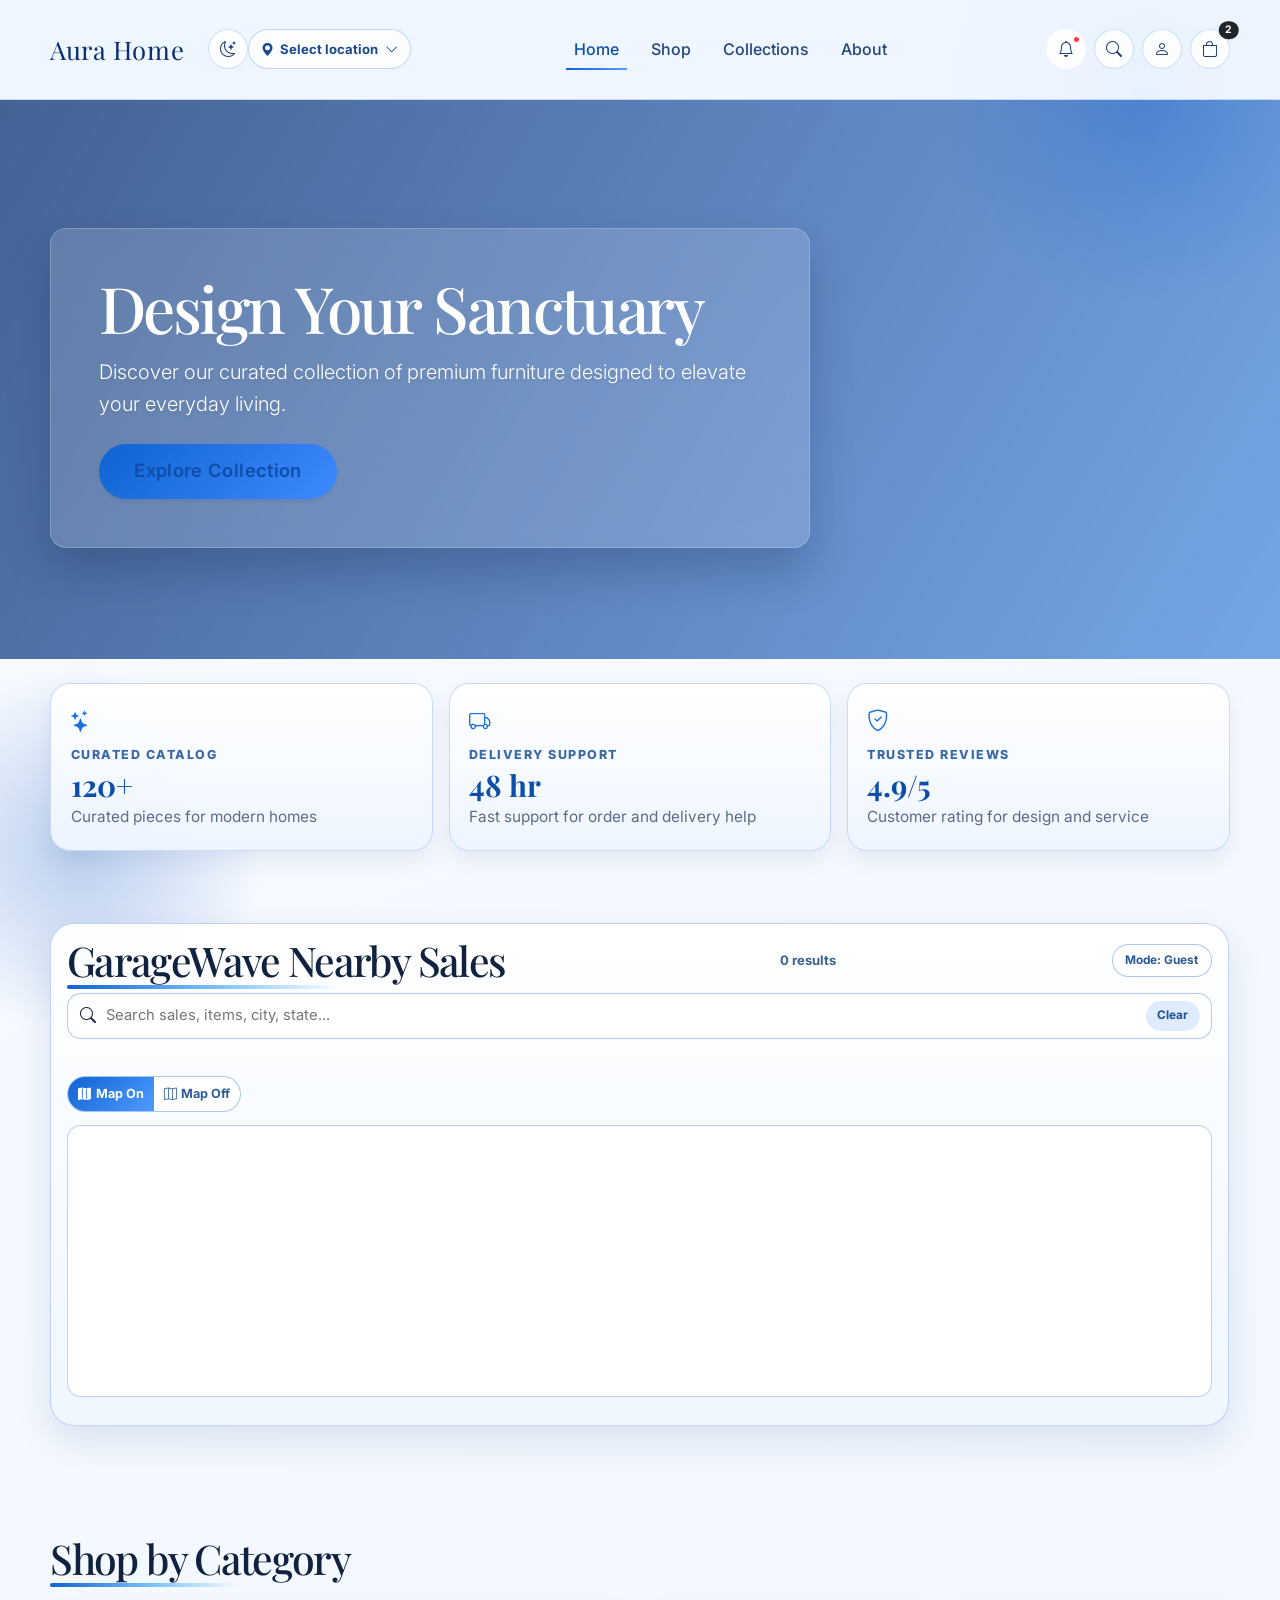
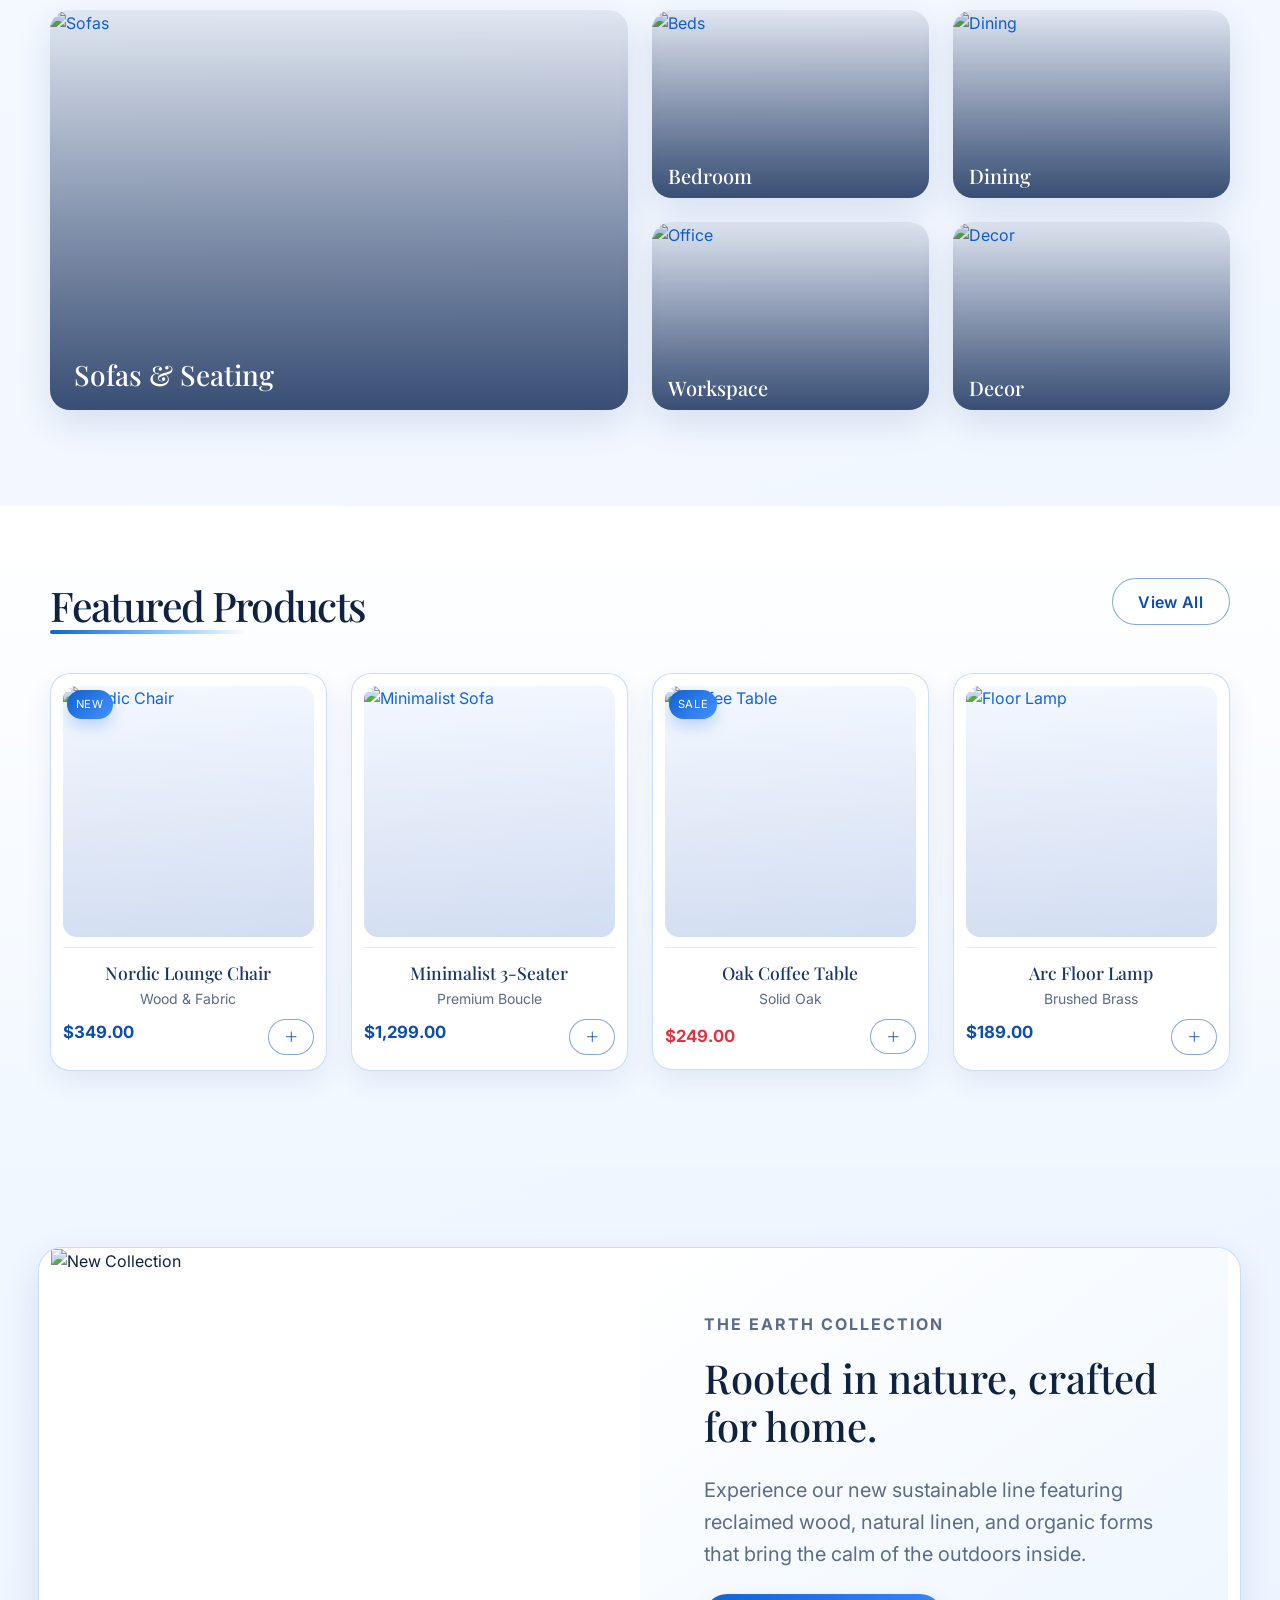
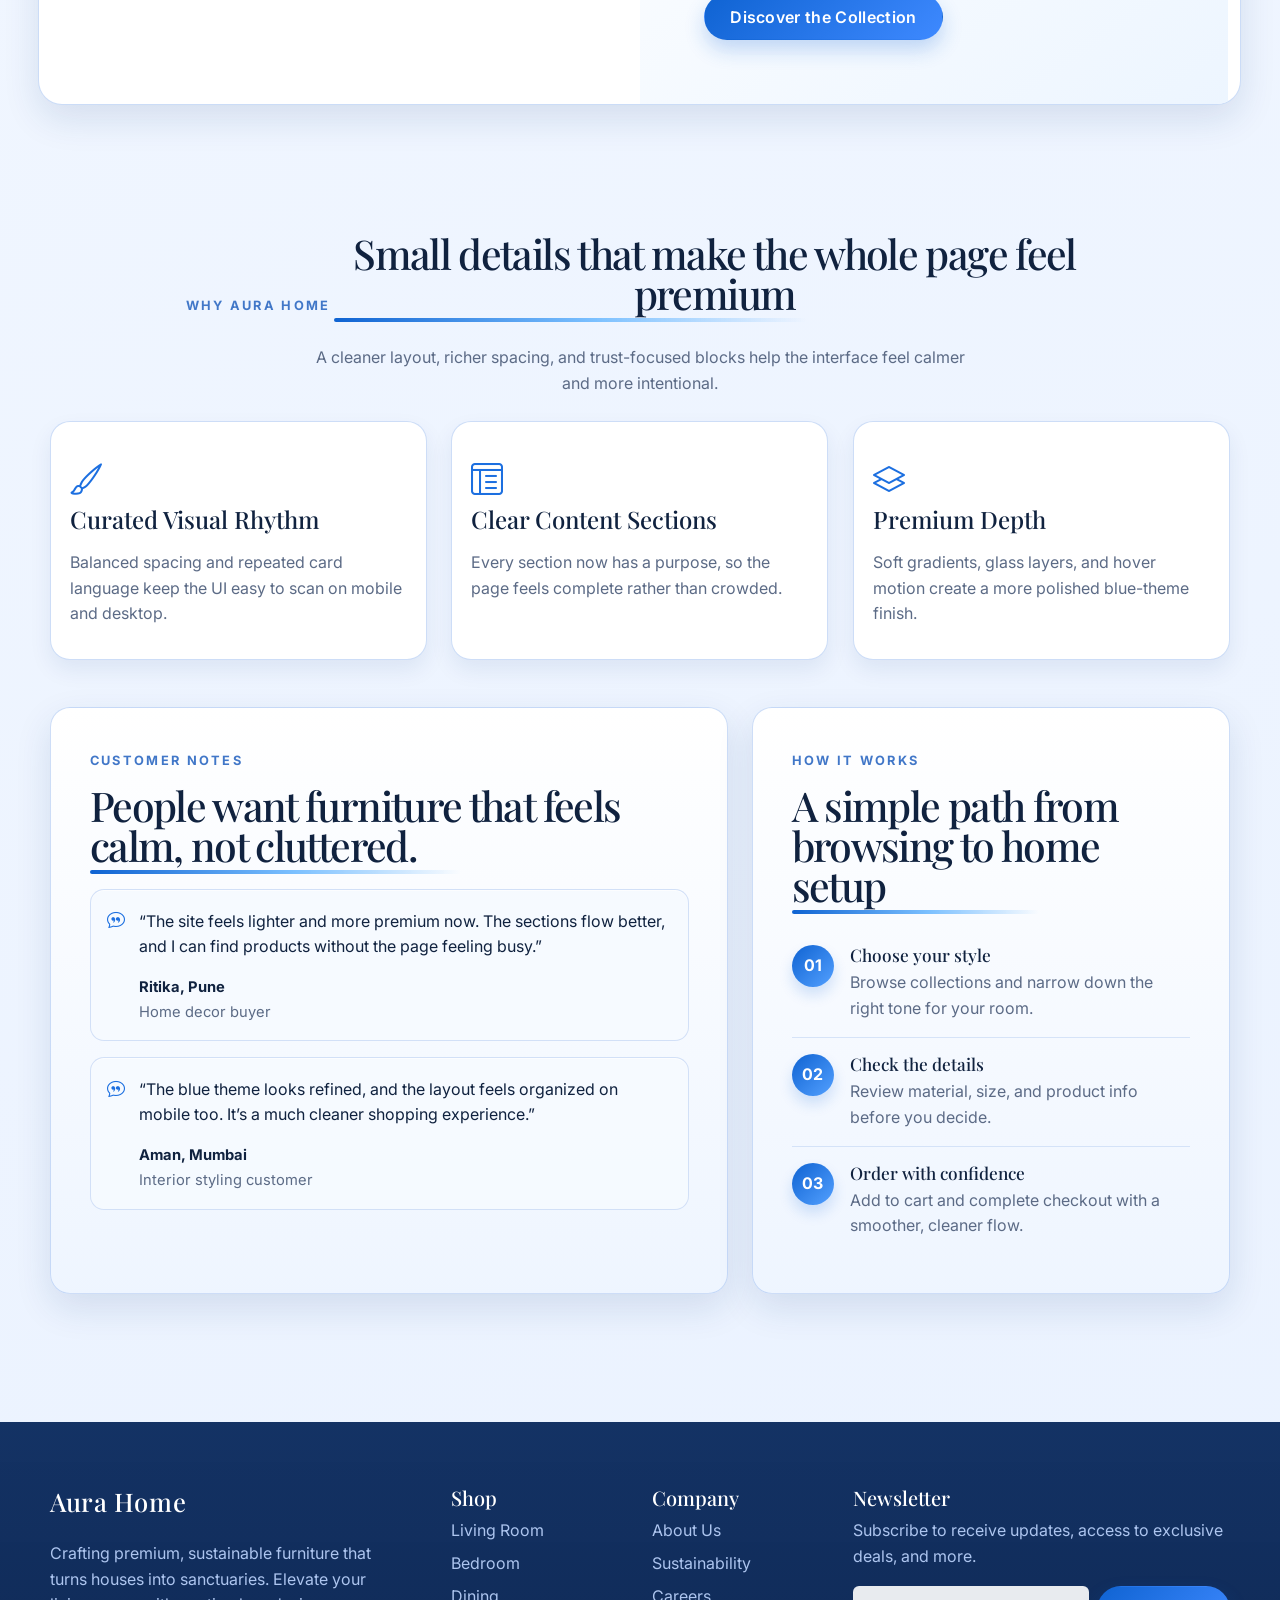
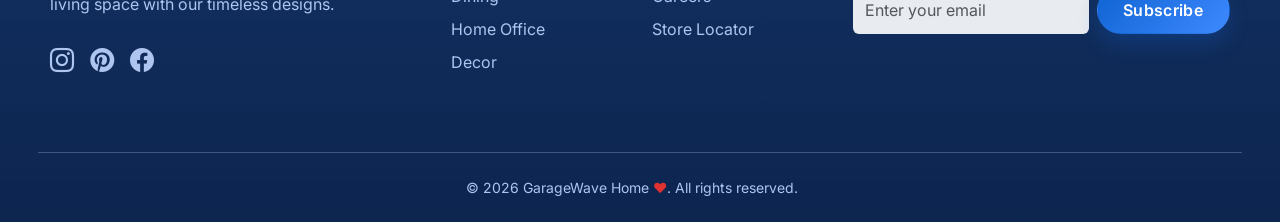
==== index.html @ b8bcffb3 "your message" ====
<!DOCTYPE html>
<html lang="en">

<head>
    <meta charset="UTF-8">
    <meta name="viewport" content="width=device-width, initial-scale=1.0">
    <title>Aura Home | Premium Furniture</title>
    <link rel="preconnect" href="https://fonts.googleapis.com">
    <link rel="preconnect" href="https://fonts.gstatic.com" crossorigin>
    <link
        href="https://fonts.googleapis.com/css2?family=Inter:wght@300;400;500;600&family=Playfair+Display:wght@500;600;700&display=swap"
        rel="stylesheet">
    <link href="https://cdn.jsdelivr.net/npm/bootstrap@5.3.2/dist/css/bootstrap.min.css" rel="stylesheet">
    <link rel="stylesheet" href="https://cdn.jsdelivr.net/npm/bootstrap-icons@1.11.1/font/bootstrap-icons.css">
    <link href="https://unpkg.com/aos@2.3.1/dist/aos.css" rel="stylesheet">
    <link rel="stylesheet" href="https://unpkg.com/leaflet@1.9.4/dist/leaflet.css">
    <link rel="stylesheet" href="css/style.css">
</head>

<body>

    <nav class="navbar navbar-expand-lg sticky-top">
        <div class="container">
            <a class="navbar-brand" href="index.html">Aura Home</a>
            <button class="navbar-toggler border-0" type="button" data-bs-toggle="collapse" data-bs-target="#navbarNav">
                <i class="bi bi-list fs-2"></i>
            </button>
            <div class="collapse navbar-collapse" id="navbarNav">
                <ul class="navbar-nav mx-auto">
                    <li class="nav-item"><a class="nav-link active" href="index.html">Home</a></li>
                    <li class="nav-item"><a class="nav-link" href="shop.html">Shop</a></li>
                    <li class="nav-item"><a class="nav-link" href="collections.html">Collections</a></li>
                    <li class="nav-item"><a class="nav-link" href="about.html">About</a></li>
                </ul>
                <div class="d-flex align-items-center mt-3 mt-lg-0">
                    <a href="#" class="nav-icon"><i class="bi bi-search"></i></a>
                    <a href="profile.html" class="nav-icon"><i class="bi bi-person"></i></a>
                    <a href="cart.html" class="nav-icon position-relative">
                        <i class="bi bi-bag"></i>
                        <span class="position-absolute top-0 start-100 translate-middle badge rounded-pill bg-dark"
                            style="font-size: 0.65rem;">2</span>
                    </a>
                </div>
            </div>
        </div>
    </nav>

    <section class="hero-section">
        <div class="container">
            <div class="hero-content glass p-5 rounded-4"
                style="background: rgba(255,255,255,0.15); border: 1px solid rgba(255,255,255,0.2);">
                <h1>Design Your Sanctuary</h1>
                <p class="lead mb-4 fs-5" style="text-shadow: 0 2px 4px rgba(0,0,0,0.1);">Discover our curated
                    collection of premium furniture designed to elevate your everyday living.</p>
                <a href="shop.html" class="btn btn-primary btn-lg border-0 bg-white text-dark shadow-sm">Explore
                    Collection</a>
            </div>
        </div>
    </section>

    <section class="container py-4">
        <div class="home-stat-strip">
            <div class="home-stat-card" data-aos="fade-up" data-aos-delay="100">
                <i class="bi bi-stars"></i>
                <p class="home-stat-name">Curated Catalog</p>
                <strong>120+</strong>
                <span>Curated pieces for modern homes</span>
            </div>
            <div class="home-stat-card" data-aos="fade-up" data-aos-delay="200">
                <i class="bi bi-truck"></i>
                <p class="home-stat-name">Delivery Support</p>
                <strong>48 hr</strong>
                <span>Fast support for order and delivery help</span>
            </div>
            <div class="home-stat-card" data-aos="fade-up" data-aos-delay="300">
                <i class="bi bi-shield-check"></i>
                <p class="home-stat-name">Trusted Reviews</p>
                <strong>4.9/5</strong>
                <span>Customer rating for design and service</span>
            </div>
        </div>
    </section>

    <section class="container py-5">
        <div class="gw-module">
            <div class="gw-module-head">
                <h2 class="section-title mb-0">GarageWave Nearby Sales</h2>
                <span id="gw-results-count" class="gw-results-count">0 results</span>
            </div>

            <div class="gw-search-wrap">
                <i class="bi bi-search"></i>
                <input id="gw-global-search" type="text" placeholder="Search sales, items, city, state...">
                <button id="gw-clear-search" type="button" aria-label="Clear search">Clear</button>
            </div>

            <div class="gw-chips-wrap" id="gw-category-chips"></div>
            <div class="gw-chips-wrap" id="gw-status-chips"></div>

            <div class="gw-map-toggle" role="tablist" aria-label="Map toggle">
                <button type="button" class="gw-toggle-btn active" id="gw-toggle-map-on"><i
                        class="bi bi-map-fill"></i><span>Map On</span></button>
                <button type="button" class="gw-toggle-btn" id="gw-toggle-map-off"><i class="bi bi-map"></i><span>Map
                        Off</span></button>
            </div>

            <section id="gw-map-section" class="gw-map-section">
                <div id="gw-map-loader" class="gw-map-loader gw-hidden">Refreshing map pins...</div>
                <div id="gw-map-empty-state" class="gw-map-empty gw-hidden">No nearby sales for this area.</div>
                <div id="gw-sales-map" class="gw-sales-map" aria-label="Nearby sales map"></div>
            </section>

            <div id="gw-sales-list" class="gw-sales-list" aria-live="polite"></div>
            <div id="gw-list-empty-state" class="gw-list-empty gw-hidden">No sales found. Try changing location,
                filters, or search.</div>
        </div>
    </section>

    <section class="container py-5 mt-3">
        <h2 class="section-title">Shop by Category</h2>
        <div class="row">
            <div class="col-md-6 mb-4">
                <a href="shop.html" class="category-card d-block" style="height: 400px;">
                    <img src="https://images.unsplash.com/photo-1555041469-a586c61ea9bc?ixlib=rb-4.0.3&auto=format&fit=crop&w=1000&q=80"
                        alt="Sofas">
                    <div class="overlay">
                        <h3>Sofas & Seating</h3>
                    </div>
                </a>
            </div>
            <div class="col-md-6 mb-4">
                <div class="row">
                    <div class="col-sm-6 mb-4">
                        <a href="shop.html" class="category-card d-block" style="height: 188px;">
                            <img src="https://images.unsplash.com/photo-1505693314120-0d443867891c?ixlib=rb-4.0.3&auto=format&fit=crop&w=600&q=80"
                                alt="Beds">
                            <div class="overlay p-3">
                                <h3 class="fs-5">Bedroom</h3>
                            </div>
                        </a>
                    </div>
                    <div class="col-sm-6 mb-4">
                        <a href="shop.html" class="category-card d-block" style="height: 188px;">
                            <img src="https://images.unsplash.com/photo-1616486338812-3dadae4b4ace?ixlib=rb-4.0.3&auto=format&fit=crop&w=600&q=80"
                                alt="Dining">
                            <div class="overlay p-3">
                                <h3 class="fs-5">Dining</h3>
                            </div>
                        </a>
                    </div>
                    <div class="col-sm-6 mb-4">
                        <a href="shop.html" class="category-card d-block" style="height: 188px; margin-bottom: 0;">
                            <img src="https://images.unsplash.com/photo-1518455027359-f3f8164ba6bd?ixlib=rb-4.0.3&auto=format&fit=crop&w=600&q=80"
                                alt="Office">
                            <div class="overlay p-3">
                                <h3 class="fs-5">Workspace</h3>
                            </div>
                        </a>
                    </div>
                    <div class="col-sm-6 mb-4">
                        <a href="shop.html" class="category-card d-block" style="height: 188px; margin-bottom: 0;">
                            <img src="https://images.unsplash.com/photo-1513694203232-719a280e022f?ixlib=rb-4.0.3&auto=format&fit=crop&w=600&q=80"
                                alt="Decor">
                            <div class="overlay p-3">
                                <h3 class="fs-5">Decor</h3>
                            </div>
                        </a>
                    </div>
                </div>
            </div>
        </div>
    </section>

    <section class="bg-light-accent py-5">
        <div class="container py-4">
            <div class="d-flex justify-content-between align-items-end mb-5">
                <h2 class="section-title mb-0">Featured Products</h2>
                <a href="shop.html" class="btn btn-outline d-none d-md-inline-block">View All</a>
            </div>
            <div class="row">
                <div class="col-md-3 col-sm-6 mb-4">
                    <div class="card product-card">
                        <span class="card-badge">New</span>
                        <div class="img-wrapper">
                            <a href="product.html"><img
                                    src="https://images.unsplash.com/photo-1567016432779-094069958ea5?ixlib=rb-4.0.3&auto=format&fit=crop&w=600&q=80"
                                    class="card-img-top" alt="Nordic Chair"></a>
                        </div>
                        <div class="card-body px-0">
                            <h5 class="product-title"><a href="product.html">Nordic Lounge Chair</a></h5>
                            <p class="text-muted small mb-2">Wood & Fabric</p>
                            <div class="d-flex justify-content-between align-items-center">
                                <span class="product-price">$349.00</span>
                                <button class="btn btn-sm btn-outline-dark rounded-pill"><i
                                        class="bi bi-plus-lg"></i></button>
                            </div>
                        </div>
                    </div>
                </div>
                <div class="col-md-3 col-sm-6 mb-4">
                    <div class="card product-card">
                        <div class="img-wrapper">
                            <a href="product.html"><img
                                    src="https://images.unsplash.com/photo-1592078615290-033ee584e267?ixlib=rb-4.0.3&auto=format&fit=crop&w=600&q=80"
                                    class="card-img-top" alt="Minimalist Sofa"></a>
                        </div>
                        <div class="card-body px-0">
                            <h5 class="product-title"><a href="product.html">Minimalist 3-Seater</a></h5>
                            <p class="text-muted small mb-2">Premium Boucle</p>
                            <div class="d-flex justify-content-between align-items-center">
                                <span class="product-price">$1,299.00</span>
                                <button class="btn btn-sm btn-outline-dark rounded-pill"><i
                                        class="bi bi-plus-lg"></i></button>
                            </div>
                        </div>
                    </div>
                </div>
                <div class="col-md-3 col-sm-6 mb-4">
                    <div class="card product-card">
                        <span class="card-badge bg-dark text-white">Sale</span>
                        <div class="img-wrapper">
                            <a href="product.html"><img
                                    src="https://images.unsplash.com/photo-1532372576444-eea15c1202f5?ixlib=rb-4.0.3&auto=format&fit=crop&w=600&q=80"
                                    class="card-img-top" alt="Coffee Table"></a>
                        </div>
                        <div class="card-body px-0">
                            <h5 class="product-title"><a href="product.html">Oak Coffee Table</a></h5>
                            <p class="text-muted small mb-2">Solid Oak</p>
                            <div class="d-flex justify-content-between align-items-center">
                                <div>
                                    <span class="product-price text-danger me-2">$249.00</span>
                                </div>
                                <button class="btn btn-sm btn-outline-dark rounded-pill"><i
                                        class="bi bi-plus-lg"></i></button>
                            </div>
                        </div>
                    </div>
                </div>
                <div class="col-md-3 col-sm-6 mb-4">
                    <div class="card product-card">
                        <div class="img-wrapper">
                            <a href="product.html"><img
                                    src="https://images.unsplash.com/photo-1544457070-4cd773b4d71e?ixlib=rb-4.0.3&auto=format&fit=crop&w=600&q=80"
                                    class="card-img-top" alt="Floor Lamp"></a>
                        </div>
                        <div class="card-body px-0">
                            <h5 class="product-title"><a href="product.html">Arc Floor Lamp</a></h5>
                            <p class="text-muted small mb-2">Brushed Brass</p>
                            <div class="d-flex justify-content-between align-items-center">
                                <span class="product-price">$189.00</span>
                                <button class="btn btn-sm btn-outline-dark rounded-pill"><i
                                        class="bi bi-plus-lg"></i></button>
                            </div>
                        </div>
                    </div>
                </div>
            </div>
            <div class="text-center mt-4 d-md-none">
                <a href="shop.html" class="btn btn-outline">View All Products</a>
            </div>
        </div>
    </section>

    <section class="container split-banner">
        <div class="row g-0">
            <div class="col-lg-6">
                <div class="img-wrapper">
                    <img src="https://images.unsplash.com/photo-1556228453-efd6c1ff04f6?ixlib=rb-4.0.3&auto=format&fit=crop&w=1200&q=80"
                        alt="New Collection">
                </div>
            </div>
            <div class="col-lg-6">
                <div class="split-content">
                    <span class="text-uppercase tracking-widest text-muted fw-bold mb-3 d-block"
                        style="letter-spacing: 2px;">The Earth Collection</span>
                    <h2 class="mb-4" style="font-size: 2.5rem;">Rooted in nature, crafted for home.</h2>
                    <p class="text-muted mb-4 fs-5">Experience our new sustainable line featuring reclaimed wood,
                        natural linen, and organic forms that bring the calm of the outdoors inside.</p>
                    <div>
                        <a href="shop.html" class="btn btn-primary">Discover the Collection</a>
                    </div>
                </div>
            </div>
        </div>
    </section>

    <section class="container py-5">
        <div class="section-intro text-center mb-4" data-aos="fade-up">
            <span class="section-kicker">Why Aura Home</span>
            <h2 class="section-title mx-auto">Small details that make the whole page feel premium</h2>
            <p class="text-muted mx-auto mb-0" style="max-width: 680px;">A cleaner layout, richer spacing, and
                trust-focused blocks help the interface feel calmer and more intentional.</p>
        </div>

        <div class="row g-4">
            <div class="col-lg-4 col-md-6" data-aos="fade-up" data-aos-delay="100">
                <div class="value-card">
                    <i class="bi bi-brush value-icon"></i>
                    <h4 class="mb-3">Curated Visual Rhythm</h4>
                    <p class="text-muted mb-0">Balanced spacing and repeated card language keep the UI easy to scan on
                        mobile and desktop.</p>
                </div>
            </div>
            <div class="col-lg-4 col-md-6" data-aos="fade-up" data-aos-delay="200">
                <div class="value-card">
                    <i class="bi bi-layout-text-window-reverse value-icon"></i>
                    <h4 class="mb-3">Clear Content Sections</h4>
                    <p class="text-muted mb-0">Every section now has a purpose, so the page feels complete rather than
                        crowded.
                    </p>
                </div>
            </div>
            <div class="col-lg-4 col-md-6" data-aos="fade-up" data-aos-delay="300">
                <div class="value-card">
                    <i class="bi bi-layers value-icon"></i>
                    <h4 class="mb-3">Premium Depth</h4>
                    <p class="text-muted mb-0">Soft gradients, glass layers, and hover motion create a more polished
                        blue-theme finish.</p>
                </div>
            </div>
        </div>
    </section>

    <section class="container pb-5">
        <div class="row g-4 align-items-stretch">
            <div class="col-lg-7" data-aos="fade-right">
                <div class="testimonial-panel h-100">
                    <span class="section-kicker">Customer Notes</span>
                    <h2 class="section-title mb-4">People want furniture that feels calm, not cluttered.</h2>
                    <div class="testimonial-card">
                        <i class="bi bi-chat-quote quote-icon"></i>
                        <p class="mb-3">“The site feels lighter and more premium now. The sections flow better, and I
                            can find products without the page feeling busy.”</p>
                        <div class="testimonial-meta">
                            <strong>Ritika, Pune</strong>
                            <span>Home decor buyer</span>
                        </div>
                    </div>
                    <div class="testimonial-card mt-3">
                        <i class="bi bi-chat-quote quote-icon"></i>
                        <p class="mb-3">“The blue theme looks refined, and the layout feels organized on mobile too.
                            It’s a much cleaner shopping experience.”</p>
                        <div class="testimonial-meta">
                            <strong>Aman, Mumbai</strong>
                            <span>Interior styling customer</span>
                        </div>
                    </div>
                </div>
            </div>
            <div class="col-lg-5" data-aos="fade-left">
                <div class="process-panel h-100">
                    <span class="section-kicker">How It Works</span>
                    <h2 class="section-title mb-4">A simple path from browsing to home setup</h2>
                    <div class="process-item">
                        <span>01</span>
                        <div>
                            <h5>Choose your style</h5>
                            <p class="mb-0 text-muted">Browse collections and narrow down the right tone for your room.
                            </p>
                        </div>
                    </div>
                    <div class="process-item">
                        <span>02</span>
                        <div>
                            <h5>Check the details</h5>
                            <p class="mb-0 text-muted">Review material, size, and product info before you decide.</p>
                        </div>
                    </div>
                    <div class="process-item mb-0">
                        <span>03</span>
                        <div>
                            <h5>Order with confidence</h5>
                            <p class="mb-0 text-muted">Add to cart and complete checkout with a smoother, cleaner flow.
                            </p>
                        </div>
                    </div>
                </div>
            </div>
        </div>
    </section>

    <footer>
        <div class="container">
            <div class="row g-4">
                <div class="col-lg-4 col-md-6 mb-4">
                    <h3 class="navbar-brand mb-4 d-block">Aura Home</h3>
                    <p class="text-muted pe-lg-4">Crafting premium, sustainable furniture that turns houses into
                        sanctuaries. Elevate your living space with our timeless designs.</p>
                    <div class="d-flex gap-3 mt-4">
                        <a href="#" class="text-muted fs-4"><i class="bi bi-instagram"></i></a>
                        <a href="#" class="text-muted fs-4"><i class="bi bi-pinterest"></i></a>
                        <a href="#" class="text-muted fs-4"><i class="bi bi-facebook"></i></a>
                    </div>
                </div>
                <div class="col-lg-2 col-md-6 mb-4">
                    <h5 class="footer-title">Shop</h5>
                    <div class="footer-links">
                        <a href="#">Living Room</a>
                        <a href="#">Bedroom</a>
                        <a href="#">Dining</a>
                        <a href="#">Home Office</a>
                        <a href="#">Decor</a>
                    </div>
                </div>
                <div class="col-lg-2 col-md-6 mb-4">
                    <h5 class="footer-title">Company</h5>
                    <div class="footer-links">
                        <a href="about.html">About Us</a>
                        <a href="#">Sustainability</a>
                        <a href="#">Careers</a>
                        <a href="#">Store Locator</a>
                    </div>
                </div>
                <div class="col-lg-4 col-md-6 mb-4">
                    <h5 class="footer-title">Newsletter</h5>
                    <p class="text-muted">Subscribe to receive updates, access to exclusive deals, and more.</p>
                    <form class="d-flex mt-3">
                        <input type="email" class="form-control me-2 bg-light border-0" placeholder="Enter your email"
                            style="padding: 0.75rem;">
                        <button type="submit" class="btn btn-primary">Subscribe</button>
                    </form>
                </div>
            </div>
            <div class="row mt-5 pt-4 border-top">
                <div class="col-12 text-center">
                    <div class="d-flex flex-wrap justify-content-center align-items-center gap-3">
                        <p class="text-muted small mb-0">&copy; 2026 GarageWave Home <span
                                style="color: #e03131;">&#10084;</span>. All rights reserved.</p>
                        <div class="footer-links d-inline-flex gap-3 mb-0">

                        </div>
                    </div>
                </div>
            </div>
        </div>
    </footer>

    <div id="gw-sheet-backdrop" class="gw-sheet-backdrop gw-hidden"></div>
    <section id="gw-location-sheet" class="gw-location-sheet" aria-label="Location Picker" aria-hidden="true">
        <div class="gw-sheet-handle"></div>
        <h2>Choose Browsing Location</h2>
        <button id="gw-use-current-location" type="button" class="gw-use-current-btn">
            <i class="bi bi-crosshair"></i>
            Use Current Location
        </button>
        <div class="gw-sheet-search">
            <i class="bi bi-search"></i>
            <input id="gw-location-search-input" type="text" placeholder="Search city, state...">
        </div>
        <div id="gw-location-search-state" class="gw-location-search-state">Type 3+ characters to search locations.
        </div>
        <ul id="gw-location-suggestions" class="gw-location-suggestions"></ul>
    </section>
    <div id="gw-toast" class="gw-toast gw-hidden" role="status" aria-live="polite"></div>

    <script src="https://cdn.jsdelivr.net/npm/bootstrap@5.3.2/dist/js/bootstrap.bundle.min.js"></script>
    <script src="https://unpkg.com/aos@2.3.1/dist/aos.js"></script>
    <script src="https://unpkg.com/leaflet@1.9.4/dist/leaflet.js"></script>
    <script src="js/script.js"></script>
</body>

</html>
---- css/style.css ----
:root {
    --font-body: "Inter", "Segoe UI", sans-serif;
    --font-heading: "Playfair Display", Georgia, serif;
    --color-bg: #eef5ff;
    --color-bg-alt: #e3edff;
    --color-surface: #ffffff;
    --color-surface-soft: #f5f9ff;
    --color-text-main: #10223f;
    --color-text-muted: #5c6b86;
    --color-primary: #1366d6;
    --color-primary-strong: #0b4dab;
    --color-primary-soft: #dce9ff;
    --color-border: #c7d9ff;
    --color-success: #1f9d73;
    --shadow-soft: 0 14px 36px rgba(18, 54, 113, 0.12);
    --shadow-mid: 0 18px 40px rgba(12, 45, 103, 0.2);
    --radius-lg: 20px;
    --radius-md: 14px;
    --radius-sm: 10px;
    --transition: 0.3s ease
}

* {
    box-sizing: border-box
}

html,body {
    min-height: 100%
}

body {
    font-family: var(--font-body);
    color: var(--color-text-main);
    background: linear-gradient(160deg,#f8fbff 0,#eaf2ff 45%,#dde9ff 100%);
    background-size: 180% 180%;
    animation: bgShift 18s ease-in-out infinite;
    line-height: 1.6;
    overflow-x: hidden
}

body::before,body::after {
    content: "";
    position: fixed;
    z-index: -1;
    border-radius: 50%;
    filter: blur(2px);
    pointer-events: none
}

body::before {
    width: 430px;
    height: 430px;
    top: -120px;
    right: -80px;
    background: radial-gradient(circle at center,rgba(62,137,255,.35)0,rgba(62,137,255,0) 70%)
}

body::after {
    width: 360px;
    height: 360px;
    bottom: -130px;
    left: -100px;
    background: radial-gradient(circle at center,rgba(0,72,184,.24)0,rgba(0,72,184,0) 72%)
}

h1,h2,h3,h4,h5,h6,.font-heading,.section-title {
    font-family: var(--font-heading);
    color: var(--color-text-main)
}

a {
    color: var(--color-primary);
    text-decoration: none;
    transition: color var(--transition)
}

a:hover {
    color: var(--color-primary-strong)
}

.text-muted {
    color: var(--color-text-muted)!important
}

.bg-light-accent,.bg-surface {
    background: linear-gradient(180deg,rgba(255,255,255,.95),rgba(240,247,255,.95))
}

.glass {
    backdrop-filter: blur(10px)
}

.navbar {
    background: rgba(238,246,255,.9);
    border-bottom: 1px solid rgba(131,165,226,.35);
    padding: 1.15rem 0;
    backdrop-filter: blur(14px);
    transition: all var(--transition)
}

.navbar-brand {
    font-family: var(--font-heading);
    font-size: 1.6rem;
    letter-spacing: .02em;
    color: #0a2f6d
}

.navbar-brand:hover {
    color: var(--color-primary)
}

.nav-link {
    font-weight: 500;
    color: #24457b;
    position: relative;
    margin: 0 .5rem;
    padding: .3rem 0
}

.nav-link::after {
    content: "";
    position: absolute;
    left: 0;
    bottom: -.2rem;
    width: 100%;
    height: 2px;
    background: linear-gradient(90deg,#0f63d2,#53a0ff);
    transform: scaleX(0);
    transform-origin: right;
    transition: transform var(--transition)
}

.nav-link:hover::after,.nav-link.active::after {
    transform: scaleX(1);
    transform-origin: left
}

.nav-link.active {
    color: #0c4fab!important
}

.nav-icon {
    width: 40px;
    height: 40px;
    border-radius: 50%;
    display: inline-flex;
    align-items: center;
    justify-content: center;
    color: #1f3f74;
    background: rgba(255,255,255,.85);
    border: 1px solid rgba(124,166,241,.35);
    margin-left: .5rem;
    transition: all var(--transition)
}

.nav-icon:hover {
    transform: translateY(-2px);
    color: #fff;
    background: linear-gradient(135deg,#0f63d2,#53a0ff);
    box-shadow: 0 8px 16px rgba(19,102,214,.28)
}

.hero-section {
    padding: 7rem 0 6rem;
    position: relative;
    overflow: hidden
}

.hero-section::before {
    content: "";
    position: absolute;
    inset: 0;
    background: linear-gradient(120deg,rgba(11,50,115,.76),rgba(17,100,212,.56))
}

.hero-section::after {
    content: "";
    position: absolute;
    inset: 0;
    background-image: url(https://images.unsplash.com/photo-1555041469-a586c61ea9bc?ixlib=rb-4.0.3&auto=format&fit=crop&w=2000&q=80);
    background-size: cover;
    background-position: center;
    mix-blend-mode: soft-light;
    opacity: .85
}

.hero-section .container {
    position: relative;
    z-index: 1
}

.hero-content {
    max-width: 700px;
    color: #fff;
    animation: floatIn 1s ease both;
    box-shadow: var(--shadow-mid)
}

.hero-content h1 {
    color: #fff;
    font-size: clamp(2rem,5vw,4rem);
    margin-bottom: 1rem
}

.hero-content .btn.bg-white {
    color: #0f4ea8!important
}

.btn {
    border-radius: 999px;
    font-weight: 600;
    letter-spacing: .02em;
    padding: .65rem 1.6rem;
    transition: transform var(--transition),box-shadow var(--transition),background var(--transition),color var(--transition),border-color var(--transition)
}

.btn-sm {
    padding: .4rem .95rem;
    font-size: .88rem
}

.btn-lg {
    padding: .85rem 2.2rem;
    font-size: 1.15rem
}

.gw-add-btn {
    display: inline-flex;
    align-items: center;
    gap: .45rem;
    white-space: nowrap
}

.btn:hover {
    transform: translateY(-2px)
}

.btn-primary {
    background: linear-gradient(135deg,#0f63d2 0,#3e89ff 100%);
    border-color: transparent;
    box-shadow: 0 10px 20px rgba(19,102,214,.24)
}

.btn-primary:hover,.btn-primary:focus {
    background: linear-gradient(135deg,#0b4dab 0,#2a76e5 100%);
    border-color: transparent;
    box-shadow: 0 14px 24px rgba(11,77,171,.3)
}

.btn-outline,.btn-outline-dark {
    color: var(--color-primary-strong);
    border: 1px solid rgba(13,83,183,.5);
    background: rgba(255,255,255,.75)
}

.btn-outline:hover,.btn-outline-dark:hover {
    background: linear-gradient(135deg,#0f63d2,#4f98ff);
    border-color: transparent;
    color: #fff
}

.section-title {
    font-size: clamp(1.9rem,4vw,2.8rem);
    margin-bottom: 2rem;
    position: relative;
    display: inline-block
}

.section-title::after {
    content: "";
    width: 62%;
    height: 3px;
    border-radius: 999px;
    background: linear-gradient(90deg,#0f63d2,#8fbeff);
    position: absolute;
    left: 0;
    bottom: -.55rem
}

.section-kicker {
    display: inline-flex;
    align-items: center;
    gap: .45rem;
    font-size: .8rem;
    font-weight: 700;
    letter-spacing: .18em;
    text-transform: uppercase;
    color: #4177c8;
    margin-bottom: .85rem
}

.section-intro .section-title {
    max-width: 760px
}

.collection-intro-panel,.collection-grid-panel {
    border-radius: var(--radius-lg);
    border: 1px solid rgba(160,190,239,.52);
    background: linear-gradient(180deg,rgba(255,255,255,.98),rgba(238,245,255,.98));
    box-shadow: var(--shadow-soft);
    padding: clamp(1.4rem,3.5vw,2.4rem)
}

.collection-intro-panel {
    position: relative;
    overflow: hidden
}

.collection-intro-panel::after {
    content: "";
    position: absolute;
    right: -60px;
    top: -60px;
    width: 210px;
    height: 210px;
    border-radius: 50%;
    background: radial-gradient(circle,rgba(83,160,255,.16)0,rgba(83,160,255,0) 72%);
    pointer-events: none
}

.collection-pill {
    display: inline-flex;
    align-items: center;
    padding: .5rem .85rem;
    border-radius: 999px;
    background: rgba(15,99,210,.08);
    color: #0f4ea8;
    font-weight: 600;
    font-size: .92rem;
    border: 1px solid rgba(15,99,210,.12)
}

.collection-metrics {
    display: grid;
    grid-template-columns: 1fr;
    gap: .85rem
}

.collection-metric-card {
    border-radius: var(--radius-md);
    background: rgba(246,250,255,.96);
    border: 1px solid rgba(180,204,240,.56);
    padding: 1rem 1.1rem;
    display: flex;
    flex-direction: column;
    gap: .2rem
}

.collection-metric-card strong {
    font-size: 1.7rem;
    font-family: var(--font-heading);
    color: #0c4ea8
}

.collection-metric-card span {
    color: var(--color-text-muted)
}

.collection-note-card {
    border-radius: var(--radius-lg);
    border: 1px solid rgba(160,190,239,.52);
    background: linear-gradient(180deg,rgba(255,255,255,.98),rgba(243,248,255,.98));
    box-shadow: 0 10px 22px rgba(17,57,121,.08);
    padding: 1.5rem;
    position: relative
}

.collection-note-icon {
    font-size: 1.35rem;
    color: #1c6fe0;
    display: inline-flex;
    margin-bottom: .9rem
}

.collection-note-card h4 {
    font-size: 1.25rem;
    margin-bottom: .65rem
}

.route-planner-panel {
    border-radius: var(--radius-lg);
    border: 1px solid rgba(160,190,239,.52);
    background: linear-gradient(180deg,rgba(255,255,255,.98),rgba(238,245,255,.98));
    box-shadow: var(--shadow-soft);
    padding: clamp(1.25rem,3.5vw,2.2rem)
}

.route-summary-row {
    display: flex;
    flex-wrap: wrap;
    gap: .7rem
}

.route-summary-chip {
    display: inline-flex;
    align-items: center;
    padding: .55rem .9rem;
    border-radius: 999px;
    font-weight: 700;
    color: #4b7e2c;
    background: rgba(223,239,206,.95);
    border: 1px solid rgba(195,218,167,.65)
}

.route-board {
    border-radius: 28px;
    padding: 1rem;
    background: linear-gradient(135deg,#f4f7fb,#e8edf4);
    box-shadow: inset 0 1px 0 rgba(255,255,255,.8),0 8px 22px rgba(17,57,121,.1)
}

.route-board-map {
    position: relative;
    min-height: 330px;
    border-radius: 22px;
    overflow: hidden;
    background: radial-gradient(circle at 18% 22%,rgba(255,255,255,.88)0 28%,transparent 29%),radial-gradient(circle at 76% 70%,rgba(197,232,178,.8)0 12%,transparent 13%),linear-gradient(135deg,#f7f8fb 0,#e4e9f0 100%);
    border: 1px solid rgba(174,196,227,.65);
    background-size: cover;
    background-position: center
}

.route-board-google-map {
    min-height: 420px;
    padding: 0
}

.route-board-google-map iframe {
    display: block;
    width: 100%;
    height: 420px;
    border: 0;
    filter: saturate(1.05) contrast(1.02)
}

.route-map-overlay {
    position: absolute;
    left: 1rem;
    bottom: 1rem;
    z-index: 2;
    display: inline-flex;
    align-items: center;
    gap: .7rem;
    padding: .75rem .95rem;
    border-radius: 999px;
    background: rgba(255,255,255,.92);
    backdrop-filter: blur(10px);
    box-shadow: 0 10px 22px rgba(17,57,121,.14);
    border: 1px solid rgba(160,190,239,.55)
}

.route-map-overlay-label {
    font-size: .72rem;
    font-weight: 800;
    letter-spacing: .14em;
    text-transform: uppercase;
    color: #0f63d2
}

.route-map-overlay span:last-child {
    color: var(--color-text-main);
    font-weight: 600
}

.route-board-map::before,.route-board-map::after {
    content: "";
    position: absolute;
    inset: 0;
    background-image: repeating-linear-gradient(90deg,rgba(125,142,171,.14)0 1px,transparent 1px 28px),repeating-linear-gradient(0deg,rgba(125,142,171,.12)0 1px,transparent 1px 28px);
    opacity: .85;
    pointer-events: none
}

.route-board-map::after {
    background-image: none;
    background: linear-gradient(115deg,transparent 0 16%,rgba(245,128,37,.08) 16% 17%,transparent 17% 41%,rgba(245,128,37,.08) 41% 42%,transparent 42% 100%);
    clip-path: polygon(8% 76%,26% 55%,41% 34%,68% 34%,83% 51%);
    opacity: .7
}

.route-stop-list {
    display: grid;
    gap: .95rem
}

.route-stop-item {
    display: grid;
    grid-template-columns: 34px 42px minmax(0,1fr) auto auto;
    align-items: center;
    gap: .85rem;
    padding: 1rem 1.05rem;
    border-radius: var(--radius-lg);
    background: #fff;
    border: 1px solid rgba(164,193,241,.55);
    box-shadow: 0 8px 20px rgba(19,58,121,.08)
}

.route-handle {
    color: #7a7a7a;
    font-size: 1.5rem;
    line-height: 1;
    text-align: center
}

.route-stop-badge {
    width: 42px;
    height: 42px;
    border-radius: 14px;
    display: inline-flex;
    align-items: center;
    justify-content: center;
    font-weight: 800;
    color: #9d5b00;
    background: #fdebd0
}

.route-stop-copy h4 {
    font-size: 1.12rem;
    margin-bottom: .15rem
}

.route-status {
    color: #32a852;
    font-weight: 700;
    margin-left: .35rem
}

.route-stop-meta {
    font-weight: 800;
    color: #dd620c;
    white-space: nowrap
}

.route-remove {
    border: 0;
    background: 0 0;
    color: #d93025;
    font-size: 1.1rem;
    padding: .2rem .3rem
}

.route-action-bar {
    display: flex;
    align-items: center;
    justify-content: space-between;
    gap: 1rem;
    flex-wrap: wrap
}

@media (max-width:767.98px) {
    .route-stop-item {
        grid-template-columns: 24px 36px minmax(0,1fr) auto;
        grid-template-areas: "handle badge copy meta""handle badge copy remove";
        align-items: center;
        column-gap: .65rem;
        row-gap: .35rem;
        padding: .78rem .75rem
    }

    .route-handle {
        grid-area: handle;
        font-size: 1.1rem
    }

    .route-stop-badge {
        grid-area: badge;
        width: 34px;
        height: 34px;
        font-size: .9rem;
        border-radius: 10px
    }

    .route-stop-copy {
        grid-area: copy;
        min-width: 0
    }

    .route-stop-copy h4 {
        font-size: 1rem;
        color: #123f79;
        margin-bottom: .06rem;
        line-height: 1.1
    }

    .route-stop-copy p {
        margin: 0;
        font-size: .86rem;
        line-height: 1.22
    }

    .route-stop-meta,.route-remove {
        justify-self: end
    }

    .route-stop-meta {
        grid-area: meta;
        margin-top: 0;
        font-size: .96rem
    }

    .route-remove {
        grid-area: remove;
        margin-top: 0;
        font-size: .9rem;
        padding-right: 0
    }

    .route-status {
        margin-left: .2rem;
        white-space: nowrap
    }
}

.home-stat-strip {
    display: grid;
    grid-template-columns: repeat(3,minmax(0,1fr));
    gap: 1rem
}

.home-stat-card {
    border-radius: var(--radius-lg);
    border: 1px solid rgba(160,190,239,.52);
    background: linear-gradient(180deg,rgba(255,255,255,.96),rgba(238,245,255,.96));
    box-shadow: 0 10px 22px rgba(17,57,121,.08);
    padding: 1.25rem 1.2rem;
    display: flex;
    flex-direction: column;
    gap: .35rem;
    min-height: 142px;
    justify-content: center
}

.home-stat-card i {
    font-size: 1.35rem;
    color: #1c6fe0
}

.home-stat-card strong {
    font-size: 1.85rem;
    line-height: 1;
    color: #0c4ea9;
    font-family: var(--font-heading)
}

.home-stat-name {
    margin: 0;
    font-size: .78rem;
    font-weight: 800;
    letter-spacing: .12em;
    text-transform: uppercase;
    color: #3a69a5
}

.home-stat-card span {
    color: var(--color-text-muted);
    font-size: .96rem
}

.testimonial-panel,.process-panel {
    border-radius: var(--radius-lg);
    border: 1px solid rgba(160,190,239,.52);
    background: linear-gradient(180deg,rgba(255,255,255,.98),rgba(238,245,255,.98));
    box-shadow: var(--shadow-soft);
    padding: clamp(1.5rem,3.5vw,2.4rem)
}

.testimonial-card {
    position: relative;
    padding: 1.15rem 1.15rem 1rem 3rem;
    border-radius: var(--radius-md);
    background: rgba(246,250,255,.95);
    border: 1px solid rgba(184,206,241,.58);
    box-shadow: inset 0 1px 0 rgba(255,255,255,.7)
}

.quote-icon {
    position: absolute;
    left: 1rem;
    top: 1rem;
    font-size: 1.1rem;
    color: #1c6fe0
}

.testimonial-meta {
    display: flex;
    flex-direction: column;
    gap: .1rem;
    font-size: .92rem
}

.testimonial-meta span {
    color: var(--color-text-muted)
}

.process-item {
    display: flex;
    gap: 1rem;
    align-items: flex-start;
    padding: 1rem 0;
    border-bottom: 1px solid rgba(176,201,240,.45)
}

.process-item:last-child {
    border-bottom: 0
}

.process-item span {
    width: 42px;
    height: 42px;
    border-radius: 50%;
    flex: 0 0 42px;
    display: inline-flex;
    align-items: center;
    justify-content: center;
    font-weight: 700;
    color: #fff;
    background: linear-gradient(135deg,#0f63d2,#53a0ff);
    box-shadow: 0 8px 14px rgba(19,102,214,.18)
}

.process-item h5 {
    margin-bottom: .25rem;
    font-size: 1.08rem
}

@media (max-width:991.98px) {
    .home-stat-strip {
        grid-template-columns: 1fr
    }
}

.category-card {
    position: relative;
    border-radius: var(--radius-lg);
    overflow: hidden;
    box-shadow: var(--shadow-soft)
}

.category-card img,.img-wrapper img,.collection-img,.gallery-main img,.gallery-thumb img,.cart-img-wrapper img {
    width: 100%;
    height: 100%;
    object-fit: cover;
    transition: transform .6s ease
}

.category-card:hover img,.product-card:hover .img-wrapper img,.collection-split .img-wrapper:hover img,.gallery-thumb:hover img {
    transform: scale(1.08)
}

.overlay {
    position: absolute;
    inset: 0;
    display: flex;
    align-items: end;
    padding: 1.5rem;
    background: linear-gradient(180deg,rgba(5,32,78,.08),rgba(4,30,77,.76))
}

.overlay h3 {
    color: #fff;
    margin: 0;
    transform: translateY(6px);
    transition: transform var(--transition)
}

.category-card:hover .overlay h3 {
    transform: translateY(0)
}

.product-card {
    background: var(--color-surface);
    border: 1px solid rgba(171,199,244,.6);
    border-radius: var(--radius-lg);
    padding: .72rem;
    box-shadow: 0 12px 28px rgba(19,57,120,.08);
    transition: transform var(--transition), box-shadow var(--transition), border-color var(--transition);
}

.product-card:hover {
    transform: translateY(-8px);
    box-shadow: var(--shadow-mid);
    border-color: rgba(19,102,214,.45);
}

.product-card .img-wrapper {
    border-radius: var(--radius-md);
    overflow: hidden;
    background: linear-gradient(170deg,#f4f8ff,#e3edff);
    aspect-ratio: 1/1;
}

/* Card Body */
.product-card .card-body {
    padding: .9rem .3rem .2rem;
    border-top: 1px solid rgba(177,204,245,.38);
    margin-top: .6rem;
    text-align: center; /* 🔥 Important */
}

/* Title */
.product-title {
    margin-bottom: .3rem;
    font-size: 1.1rem;
}

.product-title a {
    color: #17376a;
}

.product-title a:hover {
    color: #0f63d2;
}

/* Price */
.product-price {
    color: #0c4ea9;
    font-weight: 700;
    font-size: 1.05rem;
    margin-bottom: .6rem;
}





.card-badge {
    position: absolute;
    z-index: 3;
    left: 1rem;
    top: 1rem;
    font-size: .7rem;
    letter-spacing: .06em;
    text-transform: uppercase;
    color: #fff;
    background: linear-gradient(135deg,#0e61cf,#4592ff);
    padding: .35rem .55rem;
    border-radius: 999px;
    box-shadow: 0 8px 14px rgba(19,102,214,.2)
}

.split-banner,.collection-split {
    margin: 5rem auto;
    border-radius: var(--radius-lg);
    overflow: hidden;
    box-shadow: var(--shadow-soft);
    border: 1px solid rgba(160,191,241,.55);
    background: #fff
}

.split-banner .img-wrapper,.collection-split .img-wrapper {
    min-height: 420px;
    height: 100%
}

.split-content,.text-wrapper {
    height: 100%;
    padding: clamp(2rem,5vw,4rem);
    background: linear-gradient(145deg,rgba(255,255,255,.95),rgba(236,245,255,.95))
}

.page-header {
    text-align: center;
    padding: 4rem 0 2.8rem;
    position: relative
}

.page-header::after {
    content: "";
    position: absolute;
    left: 50%;
    transform: translateX(-50%);
    width: 160px;
    height: 2px;
    background: linear-gradient(90deg,rgba(15,99,210,0),rgba(15,99,210,.8),rgba(15,99,210,0));
    bottom: 1.4rem
}

.breadcrumb {
    --bs-breadcrumb-divider-color: #7f90ad;
    --bs-breadcrumb-item-active-color: #334f7f
}

.breadcrumb-item a {
    color: #456ca9!important
}

.filter-sidebar,.profile-sidebar,.cart-summary,.delivery-box,.order-card,.address-card {
    border-radius: var(--radius-lg);
    border: 1px solid rgba(162,192,241,.55);
    background: linear-gradient(180deg,rgba(255,255,255,.96),rgba(240,247,255,.96));
    box-shadow: 0 12px 24px rgba(24,64,131,.08)
}

.filter-sidebar {
    padding: 1.5rem;
    position: sticky;
    top: 98px
}

.filter-group+.filter-group {
    margin-top: 1.6rem;
    padding-top: 1.4rem;
    border-top: 1px solid rgba(163,192,241,.45)
}

.filter-title {
    font-size: 1.1rem;
    margin-bottom: 1rem
}

.form-check-input:checked {
    background-color: #0f63d2;
    border-color: #0f63d2
}

.form-select,.form-control,.form-range {
    border-color: rgba(157,187,233,.7)
}

.form-select:focus,.form-control:focus,.form-check-input:focus,.form-range:focus {
    border-color: rgba(49,125,232,.7);
    box-shadow: 0 0 0 .2rem rgba(19,102,214,.16)
}

.color-dot,.color-selector {
    width: 30px;
    height: 30px;
    border-radius: 50%;
    border: 2px solid transparent;
    cursor: pointer;
    transition: transform var(--transition),border-color var(--transition),box-shadow var(--transition);
    display: inline-block;
    margin-right: .45rem
}

.color-dot:hover,.color-selector:hover,.color-dot.active,.color-selector.active {
    transform: translateY(-2px);
    border-color: #fff;
    box-shadow: 0 0 0 2px rgba(15,99,210,.65)
}

.gallery-main {
    border-radius: var(--radius-lg);
    overflow: hidden;
    margin-bottom: .75rem;
    box-shadow: var(--shadow-soft)
}

.gallery-main img {
    aspect-ratio: 1.2/1
}

.gallery-thumb {
    border-radius: var(--radius-sm);
    overflow: hidden;
    cursor: pointer;
    border: 2px solid transparent;
    transition: border-color var(--transition),transform var(--transition);
    aspect-ratio: 1/1
}

.gallery-thumb.active {
    border-color: #2d7ae7;
    transform: translateY(-2px)
}

.variant-btn {
    border: 1px solid rgba(131,168,230,.7);
    background: rgba(255,255,255,.9);
    color: #1a3f77;
    border-radius: 999px;
    padding: .45rem .95rem;
    margin: 0 .35rem .35rem 0;
    transition: all var(--transition)
}

.variant-btn:hover,.variant-btn.active {
    background: linear-gradient(135deg,#0f63d2,#53a0ff);
    border-color: transparent;
    color: #fff
}

.qty-selector {
    display: inline-flex;
    align-items: center;
    border: 1px solid rgba(151,184,235,.85);
    border-radius: 999px;
    overflow: hidden;
    background: #fff
}

.qty-btn {
    width: 40px;
    height: 40px;
    border: 0;
    background: 0 0;
    color: #204679;
    transition: all var(--transition)
}

.qty-btn:hover {
    background: #e7f1ff
}

.qty-input {
    width: 44px;
    border: 0;
    text-align: center;
    font-weight: 600;
    color: #193868
}

.btn-wishlist {
    width: 56px;
    border: 1px solid rgba(156,186,235,.7);
    border-radius: 999px;
    background: #fff;
    color: #255492;
    transition: all var(--transition)
}

.btn-wishlist:hover {
    color: #fff;
    background: linear-gradient(135deg,#0f63d2,#53a0ff);
    border-color: transparent
}

.cart-item {
    display: flex;
    gap: 1.2rem;
    padding: 1.15rem;
    border-radius: var(--radius-lg);
    border: 1px solid rgba(164,193,241,.55);
    background: #fff;
    margin-bottom: 1rem;
    box-shadow: 0 8px 20px rgba(19,58,121,.08)
}

.cart-img-wrapper {
    width: 130px;
    min-width: 130px;
    height: 130px;
    border-radius: var(--radius-md);
    overflow: hidden
}

.cart-item-details {
    flex: 1
}

.cart-item-title {
    font-size: 1.2rem;
    margin-bottom: .3rem
}

.btn-remove {
    border: 0;
    background: 0 0;
    color: #8c3f56;
    font-weight: 500
}

.btn-remove:hover {
    color: #b62f53
}

.cart-summary,.delivery-box,.order-card,.address-card,.profile-sidebar {
    padding: 1.35rem
}

.summary-row {
    display: flex;
    justify-content: space-between;
    margin-bottom: .9rem
}

.summary-total {
    padding-top: .95rem;
    margin-top: 1rem;
    border-top: 1px dashed rgba(129,169,230,.62);
    color: #0f4ea8;
    font-weight: 700
}

.sticky-checkout {
    position: sticky;
    bottom: 1rem
}

.user-avatar {
    width: 92px;
    height: 92px;
    border-radius: 50%;
    display: flex;
    align-items: center;
    justify-content: center;
    font-weight: 700;
    font-size: 1.5rem;
    color: #fff;
    background: linear-gradient(135deg,#0f63d2,#52a0ff);
    margin-bottom: .9rem;
    box-shadow: 0 14px 22px rgba(19,102,214,.24)
}

.profile-nav-link {
    display: flex;
    align-items: center;
    gap: .55rem;
    border-radius: 999px;
    color: #21497e;
    padding: .55rem .8rem;
    margin-bottom: .45rem;
    transition: all var(--transition)
}

.profile-nav-link:hover,.profile-nav-link.active {
    color: #fff;
    background: linear-gradient(135deg,#0f63d2,#53a0ff);
    box-shadow: 0 8px 16px rgba(19,102,214,.2)
}

.profile-section-title {
    font-size: 2rem;
    margin-bottom: 1.25rem;
    padding-bottom: .6rem;
    border-bottom: 1px solid rgba(156,187,235,.5)
}

.order-card,.address-card {
    margin-bottom: 1rem
}

.address-badge {
    display: inline-block;
    margin-bottom: .7rem;
    border-radius: 999px;
    padding: .2rem .65rem;
    font-size: .72rem;
    text-transform: uppercase;
    letter-spacing: .06em
}

.about-hero,.collection-hero {
    position: relative;
    overflow: hidden;
    color: #fff
}

.about-hero {
    margin-bottom: 5rem;
    text-align: center;
    padding: 6.5rem 0;
    background: linear-gradient(125deg,rgba(8,46,107,.85),rgba(17,98,209,.62)),url(https://images.unsplash.com/photo-1581428982868-e410dd147a9d?ixlib=rb-4.0.3&auto=format&fit=crop&w=2000&q=80)center/cover
}

.about-hero h1 {
    color: #fff;
    font-size: clamp(2.2rem,5vw,4rem)
}

.philosophy-section {
    margin: 5rem 0;
    padding: 4.5rem 0;
    background: linear-gradient(180deg,rgba(255,255,255,.86),rgba(232,242,255,.86))
}

.value-card {
    height: 100%;
    border-radius: var(--radius-lg);
    border: 1px solid rgba(160,190,239,.52);
    padding: 2rem 1.2rem;
    background: #fff;
    box-shadow: 0 10px 22px rgba(17,57,121,.08);
    transition: transform var(--transition),box-shadow var(--transition)
}

.value-card:hover {
    transform: translateY(-7px);
    box-shadow: var(--shadow-soft)
}

.value-icon {
    font-size: 2rem;
    margin-bottom: 1rem;
    color: #1c6fe0
}

.collection-hero {
    margin-bottom: 5rem;
    min-height: 640px;
    border-radius: 0
}

.shop-guide-card {
    height: 100%;
    border-radius: var(--radius-lg);
    border: 1px solid rgba(160,190,239,.52);
    background: linear-gradient(180deg,rgba(255,255,255,.98),rgba(240,247,255,.98));
    box-shadow: 0 10px 22px rgba(17,57,121,.08);
    padding: 1.6rem;
    position: relative;
    overflow: hidden
}

.shop-guide-card::after {
    content: "";
    position: absolute;
    right: -35px;
    top: -35px;
    width: 120px;
    height: 120px;
    border-radius: 50%;
    background: radial-gradient(circle,rgba(83,160,255,.18)0,rgba(83,160,255,0) 70%);
    pointer-events: none
}

.shop-guide-card-accent {
    background: linear-gradient(135deg,rgba(15,99,210,.08),rgba(255,255,255,.98))
}

.shop-guide-tag,.shop-feature-label {
    display: inline-flex;
    align-items: center;
    gap: .35rem;
    font-size: .76rem;
    font-weight: 800;
    letter-spacing: .16em;
    text-transform: uppercase;
    color: #0f63d2;
    margin-bottom: .85rem
}

.shop-guide-card h4,.shop-feature-banner h3 {
    font-size: 1.35rem;
    margin-bottom: .75rem
}

.shop-feature-banner {
    display: flex;
    align-items: center;
    justify-content: space-between;
    gap: 1rem;
    border-radius: var(--radius-lg);
    border: 1px solid rgba(160,190,239,.52);
    background: linear-gradient(135deg,rgba(255,255,255,.98),rgba(231,241,255,.98));
    box-shadow: var(--shadow-soft);
    padding: 1.25rem 1.4rem
}

.shop-feature-banner p {
    max-width: 720px
}

@media (max-width:767.98px) {
    .shop-feature-banner {
        flex-direction: column;
        align-items: flex-start
    }
}

.collection-img,.collection-overlay {
    position: absolute;
    inset: 0
}

.collection-overlay {
    background: linear-gradient(105deg,rgba(6,28,74,.3),rgba(5,23,66,.74))
}

.collection-hero .container,.collection-content {
    position: relative;
    z-index: 1
}

.collection-content {
    margin-top: 9rem;
    border-radius: var(--radius-lg);
    padding: 2.1rem;
    background: rgba(6,26,70,.45);
    backdrop-filter: blur(6px);
    box-shadow: var(--shadow-mid)
}

footer {
    margin-top: 5rem;
    padding: 4rem 0 1.4rem;
    background: linear-gradient(180deg,rgba(10,42,94,.96),rgba(8,33,76,.98));
    color: #dbe8ff
}

footer .navbar-brand,footer .footer-title,footer h3,footer h5 {
    color: #fff
}

footer .text-muted,footer p,footer a {
    color: #adc5ef!important
}

footer a:hover {
    color: #fff!important
}

.footer-links {
    display: flex;
    flex-direction: column;
    gap: .45rem
}

footer .form-control {
    background: rgba(255,255,255,.9)!important
}

footer .border-top {
    border-color: rgba(179,202,241,.3)!important
}

.pagination .page-link {
    border-radius: 999px;
    margin: 0 .2rem;
    border-color: rgba(138,174,233,.75);
    color: #255396;
    background: rgba(255,255,255,.9)
}

.pagination .page-item.active .page-link,.pagination .page-link:hover {
    background: linear-gradient(135deg,#0f63d2,#4e98ff);
    color: #fff;
    border-color: transparent
}

.tab-content .tab-pane {
    animation: fadeUpPane .45s ease
}

.max-w-md {
    max-width: 760px
}

@keyframes bgShift {
    0% {
        background-position: 0 50%
    }

    50% {
        background-position: 100% 50%
    }

    to {
        background-position: 0 50%
    }
}

@keyframes floatIn {
    0% {
        opacity: 0;
        transform: translateY(28px) scale(.98)
    }

    to {
        opacity: 1;
        transform: translateY(0) scale(1)
    }
}

@keyframes fadeUpPane {
    0% {
        opacity: 0;
        transform: translateY(10px)
    }

    to {
        opacity: 1;
        transform: translateY(0)
    }
}

@media (max-width:991.98px) {
    .navbar-collapse {
        margin-top: 1rem;
        background: rgba(255,255,255,.86);
        border: 1px solid rgba(153,188,242,.55);
        border-radius: var(--radius-md);
        padding: 1rem
    }

    .filter-sidebar {
        position: static
    }

    .collection-content {
        margin-top: 5rem
    }

    .split-banner .img-wrapper,.collection-split .img-wrapper {
        min-height: 300px
    }

    .cart-item {
        flex-direction: column
    }

    .cart-img-wrapper {
        width: 100%;
        min-width: 100%;
        height: 260px
    }
}

@media (max-width:767.98px) {
    .hero-section {
        padding-top: 5.5rem;
        padding-bottom: 4rem
    }

    .hero-content {
        padding: 1.6rem!important
    }

    .section-title::after {
        width: 100%
    }

    .split-content,.text-wrapper,.collection-content {
        padding: 1.6rem
    }

    .collection-hero {
        min-height: 520px
    }

    .about-hero {
        padding: 5.2rem 0
    }

    footer {
        margin-top: 3rem;
        padding-top: 3rem
    }
}

@media (prefers-reduced-motion:reduce) {
    *,::before,::after {
        animation: none!important;
        transition: none!important;
        scroll-behavior: auto!important
    }
}

html {
    scroll-behavior: smooth
}

html[data-theme=dark] {
    --color-bg: #09111f;
    --color-bg-alt: #101c30;
    --color-surface: #0f1b2d;
    --color-surface-soft: #14233a;
    --color-text-main: #eef5ff;
    --color-text-muted: #a9bdd9;
    --color-primary: #69a8ff;
    --color-primary-strong: #a4c8ff;
    --color-primary-soft: #17335e;
    --color-border: #27405f;
    --shadow-soft: 0 16px 40px rgba(0, 0, 0, 0.35);
    --shadow-mid: 0 22px 44px rgba(0, 0, 0, 0.45)
}

html[data-theme=dark] body {
    background: radial-gradient(circle at top right,#16263f 0,#0f1727 45%,#07111f 100%);
    color: var(--color-text-main)
}

html[data-theme=dark] .navbar,html[data-theme=dark] .gw-module,html[data-theme=dark] .filter-sidebar,html[data-theme=dark] .profile-sidebar,html[data-theme=dark] .cart-summary,html[data-theme=dark] .delivery-box,html[data-theme=dark] .order-card,html[data-theme=dark] .address-card,html[data-theme=dark] .product-card,html[data-theme=dark] .value-card,html[data-theme=dark] .split-banner,html[data-theme=dark] .collection-split,html[data-theme=dark] .gw-map-section,html[data-theme=dark] .gw-sale-card,html[data-theme=dark] .gw-location-sheet {
    background: rgba(12,22,38,.92);
    color: var(--color-text-main);
    border-color: rgba(77,105,146,.45)
}

html[data-theme=dark] .nav-link,html[data-theme=dark] .nav-icon,html[data-theme=dark] .footer-links a,html[data-theme=dark] .text-muted,html[data-theme=dark] .gw-results-count,html[data-theme=dark] .gw-sale-body p,html[data-theme=dark] .gw-location-search-state {
    color: var(--color-text-muted)!important
}

html[data-theme=dark] .hero-section::before {
    background: linear-gradient(120deg,rgba(4,16,37,.82),rgba(17,83,173,.5))
}

html[data-theme=dark] .hero-section::after {
    opacity: .55
}

html[data-theme=dark] .product-card,html[data-theme=dark] .category-card,html[data-theme=dark] .gw-module,html[data-theme=dark] .gw-sale-card {
    backdrop-filter: blur(10px)
}

html[data-theme=dark] .form-control,html[data-theme=dark] .form-select,html[data-theme=dark] .gw-search-wrap,html[data-theme=dark] .gw-sheet-search,html[data-theme=dark] .gw-chip,html[data-theme=dark] .gw-toggle-btn,html[data-theme=dark] .gw-auth-toggle,html[data-theme=dark] .nav-icon {
    background: rgba(255,255,255,.04);
    color: var(--color-text-main);
    border-color: rgba(95,124,168,.42)
}

body.gw-loading .hero-content,body.gw-loading .category-card,body.gw-loading .product-card,body.gw-loading .split-content,body.gw-loading .text-wrapper,body.gw-loading .gw-module,body.gw-loading .gw-sale-card,body.gw-loading .gw-map-section,body.gw-loading .gw-location-sheet,body.gw-loading .filter-sidebar,body.gw-loading .profile-sidebar,body.gw-loading .cart-summary,body.gw-loading .delivery-box,body.gw-loading .order-card,body.gw-loading .address-card,body.gw-loading .value-card {
    position: relative;
    overflow: hidden
}

body.gw-loading .hero-content::after,body.gw-loading .category-card::after,body.gw-loading .product-card::after,body.gw-loading .split-content::after,body.gw-loading .text-wrapper::after,body.gw-loading .gw-module::after,body.gw-loading .gw-sale-card::after,body.gw-loading .gw-map-section::after,body.gw-loading .gw-location-sheet::after,body.gw-loading .filter-sidebar::after,body.gw-loading .profile-sidebar::after,body.gw-loading .cart-summary::after,body.gw-loading .delivery-box::after,body.gw-loading .order-card::after,body.gw-loading .address-card::after,body.gw-loading .value-card::after {
    content: "";
    position: absolute;
    inset: 0;
    background: linear-gradient(110deg,transparent 0,rgba(255,255,255,.2) 35%,transparent 70%);
    background-size: 200% 100%;
    animation: shimmer 1.45s linear infinite;
    pointer-events: none
}

body.gw-loading .hero-content,body.gw-loading .product-card,body.gw-loading .category-card,body.gw-loading .gw-sale-card,body.gw-loading .value-card {
    filter: saturate(.8) brightness(.98)
}

body.gw-loading .hero-content h1,body.gw-loading .section-title,body.gw-loading .product-title,body.gw-loading .sale-title,body.gw-loading .gw-sale-body h4 {
    letter-spacing: .01em
}

body.gw-leaving {
    opacity: 0;
    transform: translateY(10px);
    transition: opacity .18s ease,transform .18s ease
}

.hero-section,.about-hero,.collection-hero {
    position: relative;
    overflow: hidden
}

.hero-section::after,.about-hero::after,.collection-hero::after {
    transform: translate3d(0,var(--gw-parallax-y, 0px),0) scale(1.02);
    will-change: transform
}

.hero-content,.product-card,.category-card,.gw-sale-card,.value-card,.split-banner,.collection-split,.gw-module {
    transform-style: preserve-3d;
    will-change: transform
}

.product-card,.category-card,.gw-sale-card,.value-card {
    transition: transform .22s ease,box-shadow .22s ease,border-color .22s ease
}

.product-card:hover,.category-card:hover,.gw-sale-card:hover,.value-card:hover {
    transform: translateY(-8px) rotateX(1.8deg) rotateY(-1.8deg)
}

.product-card .img-wrapper,.category-card,.gw-sale-thumb {
    position: relative
}

.product-card .img-wrapper::after,.category-card::before,.gw-sale-thumb::after {
    content: "";
    position: absolute;
    inset: 0;
    background: linear-gradient(180deg,rgba(255,255,255,0),rgba(9,39,86,.08));
    pointer-events: none
}

.product-card:hover .img-wrapper img,.category-card:hover img,.gw-sale-card:hover .gw-sale-thumb,.gallery-thumb:hover img {
    transform: scale(1.09)
}

.hero-content {
    border: 1px solid rgba(255,255,255,.22);
    box-shadow: 0 24px 44px rgba(4,25,56,.22)
}

.hero-content h1,.about-hero h1,.section-title,.profile-section-title,.collection-content h2,.text-wrapper h2 {
    line-height: .98;
    letter-spacing: -.04em
}

.section-title::after {
    height: 4px;
    background: linear-gradient(90deg,#0f63d2 0,#7bc0ff 55%,rgba(123,192,255,0) 100%)
}

.gw-mobile-nav {
    position: fixed;
    left: 50%;
    transform: translateX(-50%);
    bottom: 14px;
    z-index: 1400;
    display: none;
    align-items: center;
    gap: .45rem;
    padding: .45rem;
    border-radius: 999px;
    background: rgba(255,255,255,.88);
    border: 1px solid rgba(163,191,240,.72);
    box-shadow: 0 14px 30px rgba(13,54,111,.18);
    backdrop-filter: blur(14px)
}

.gw-mobile-nav a,.gw-mobile-nav button {
    width: 42px;
    height: 42px;
    border-radius: 50%;
    border: 0;
    background: 0 0;
    color: #255191;
    display: inline-flex;
    align-items: center;
    justify-content: center;
    text-decoration: none
}

.gw-mobile-nav .active {
    background: linear-gradient(135deg,#0f63d2,#4f9bff);
    color: #fff
}

html[data-theme=dark] .gw-mobile-nav {
    background: rgba(10,18,32,.88);
    border-color: rgba(91,121,168,.45)
}

html[data-theme=dark] .gw-mobile-nav a,html[data-theme=dark] .gw-mobile-nav button {
    color: #d5e4ff
}

.gw-mobile-nav-label {
    display: none;
    font-size: .66rem;
    font-weight: 700;
    margin-top: .12rem;
    text-align: center
}

.gw-icon-stack {
    display: inline-flex;
    align-items: center;
    justify-content: center;
    width: 42px;
    height: 42px;
    border-radius: 50%;
    background: rgba(220,233,255,.7);
    color: #245090;
    transition: all var(--transition)
}

.gw-icon-stack:hover {
    background: linear-gradient(135deg,#0f63d2,#4f9bff);
    color: #fff
}

@keyframes shimmer {
    0% {
        background-position: 200%0
    }

    to {
        background-position: -200%0
    }
}

@media (max-width:767.98px) {
    .gw-mobile-nav {
        display: inline-flex
    }

    body {
        padding-bottom: 84px
    }

    .navbar .container {
        gap: .5rem
    }
}

.gw-reveal-item {
    opacity: 0;
    transform: translateY(18px);
    transition: opacity .55s ease,transform .55s ease
}

.gw-reveal-item.gw-revealed {
    opacity: 1;
    transform: translateY(0)
}

body.gw-ready .hero-content,body.gw-ready .category-card,body.gw-ready .product-card,body.gw-ready .split-content,body.gw-ready .text-wrapper,body.gw-ready .page-header,body.gw-ready .gw-module,body.gw-ready .gw-sale-card {
    transition-delay: .03s
}

html[data-theme=dark] .section-title::after,html[data-theme=dark] .page-header::after {
    background: linear-gradient(90deg,rgba(105,168,255,0),rgba(105,168,255,.95),rgba(105,168,255,0))
}

.gw-location-trigger {
    border: 1px solid rgba(124,166,241,.45);
    background: rgba(255,255,255,.86);
    height: 40px;
    border-radius: 999px;
    padding: 0 .75rem;
    display: inline-flex;
    align-items: center;
    gap: .4rem;
    color: #1a4a89;
    font-size: .82rem;
    font-weight: 700;
    margin-right: .8rem;
    max-width: 240px;
    transition: all var(--transition)
}

.gw-location-trigger:hover {
    border-color: rgba(15,99,210,.5);
    box-shadow: 0 8px 16px rgba(19,102,214,.18)
}

.gw-location-trigger span {
    overflow: hidden;
    white-space: nowrap;
    text-overflow: ellipsis
}

.gw-header-btn {
    position: relative;
    border: 0;
    padding: 0
}

.gw-notification-dot {
    position: absolute;
    top: 6px;
    right: 5px;
    width: 9px;
    height: 9px;
    border-radius: 50%;
    background: #ff3d3d;
    border: 2px solid #fff
}

.gw-module {
    border: 1px solid rgba(158,189,237,.62);
    border-radius: var(--radius-lg);
    padding: 1rem;
    background: linear-gradient(180deg,rgba(255,255,255,.95),rgba(238,246,255,.95));
    box-shadow: var(--shadow-soft)
}

.gw-module-head {
    display: flex;
    justify-content: space-between;
    align-items: center;
    gap: .75rem;
    margin-bottom: .8rem
}

.gw-head-right {
    display: inline-flex;
    align-items: center;
    gap: .45rem
}

.gw-auth-toggle {
    height: 33px;
    border-radius: 999px;
    border: 1px solid rgba(153,187,241,.85);
    background: #fff;
    padding: 0 .8rem;
    font-size: .74rem;
    font-weight: 700;
    color: #2a5a98;
    transition: all var(--transition)
}

.gw-auth-toggle.logged-in {
    background: linear-gradient(135deg,#169a4f,#42c473);
    color: #fff;
    border-color: transparent
}

.gw-auth-toggle:hover {
    transform: translateY(-1px);
    box-shadow: 0 8px 14px rgba(14,85,183,.16)
}

.gw-results-count {
    font-size: .82rem;
    font-weight: 700;
    color: #3e6294
}

.gw-search-wrap {
    display: flex;
    align-items: center;
    gap: .5rem;
    border: 1px solid rgba(157,187,233,.75);
    background: #fff;
    border-radius: var(--radius-md);
    padding: 0 .72rem;
    height: 46px
}

.gw-search-wrap input {
    flex: 1;
    border: 0;
    outline: 0;
    font-size: .92rem;
    background: 0 0
}

.gw-search-wrap button {
    border: 0;
    background: rgba(220,233,255,.9);
    color: #1d4f96;
    font-size: .74rem;
    font-weight: 700;
    border-radius: 999px;
    padding: .35rem .7rem
}

.gw-chips-wrap {
    display: flex;
    gap: .45rem;
    flex-wrap: wrap;
    margin-top: .75rem
}

.gw-chip {
    height: 33px;
    border-radius: 999px;
    border: 1px solid rgba(155,189,242,.8);
    background: #fff;
    padding: 0 .8rem;
    color: #2d5d9f;
    font-size: .78rem;
    font-weight: 700;
    transition: all var(--transition)
}

.gw-chip.active {
    background: linear-gradient(135deg,#0f63d2,#4f9bff);
    border-color: transparent;
    color: #fff
}

.gw-map-toggle {
    display: inline-flex;
    margin-top: .8rem;
    border: 1px solid rgba(155,188,239,.85);
    border-radius: 999px;
    overflow: hidden;
    background: #fff
}

.gw-toggle-btn {
    height: 34px;
    min-width: 86px;
    border: 0;
    background: 0 0;
    font-size: .79rem;
    font-weight: 700;
    color: #315d97;
    display: inline-flex;
    align-items: center;
    justify-content: center;
    gap: .32rem
}

.gw-toggle-btn i {
    font-size: .78rem
}

.gw-toggle-btn.active {
    background: linear-gradient(135deg,#0f63d2,#4f9bff);
    color: #fff
}

.gw-map-section {
    position: relative;
    margin-top: .8rem;
    border: 1px solid rgba(160,191,241,.7);
    border-radius: var(--radius-md);
    overflow: hidden;
    background: #fff
}

.gw-sales-map {
    height: 270px
}

.gw-map-loader,.gw-map-empty {
    position: absolute;
    left: 50%;
    transform: translateX(-50%);
    z-index: 20;
    background: rgba(255,255,255,.94);
    border: 1px solid rgba(160,191,241,.75);
    border-radius: 999px;
    padding: .28rem .75rem;
    font-size: .77rem;
    font-weight: 700;
    color: #315e98
}

.gw-map-loader {
    top: 10px
}

.gw-map-empty {
    top: 50%;
    transform: translate(-50%,-50%);
    border-radius: 10px;
    padding: .55rem .8rem
}

.gw-sales-list {
    margin-top: .8rem;
    display: grid;
    gap: .72rem
}

.gw-sale-card {
    display: grid;
    grid-template-columns: 110px 1fr;
    gap: .75rem;
    border: 1px solid rgba(158,190,241,.75);
    background: #fff;
    border-radius: var(--radius-md);
    overflow: hidden;
    cursor: pointer;
    transition: all var(--transition)
}

.gw-sale-card:hover {
    transform: translateY(-3px);
    box-shadow: 0 12px 20px rgba(17,67,141,.16)
}

.gw-sale-thumb {
    width: 100%;
    height: 100%;
    object-fit: cover
}

.gw-sale-body {
    padding: .68rem .7rem .68rem 0
}

.gw-sale-top {
    display: flex;
    justify-content: space-between;
    align-items: center;
    gap: .5rem
}

.gw-sale-type {
    font-size: .67rem;
    font-weight: 800;
    padding: .2rem .55rem;
    border-radius: 999px;
    background: linear-gradient(135deg,#0f63d2,#55a2ff);
    color: #fff
}

.gw-sale-actions {
    display: flex;
    gap: .3rem
}

.gw-action-btn {
    width: 28px;
    height: 28px;
    display: inline-flex;
    align-items: center;
    justify-content: center;
    border: 1px solid rgba(166,195,241,.85);
    background: #fff;
    border-radius: 8px;
    color: #2f5f9b
}

.gw-sale-body h4 {
    font-size: .98rem;
    margin: .45rem 0 .2rem;
    font-family: var(--font-heading)
}

.gw-sale-body p {
    margin: 0;
    font-size: .78rem;
    color: #5f7391
}

.gw-sale-status {
    display: inline-block;
    margin-top: .2rem;
    font-size: .76rem;
    font-weight: 700
}

.gw-sale-status.live {
    color: #178f50
}

.gw-sale-status.soon {
    color: #ee8f1a
}

.gw-sale-status.hot {
    color: #dd4744
}

.gw-map-pin {
    padding: .2rem .58rem;
    min-width: 106px;
    text-align: center;
    font-size: .67rem;
    font-weight: 800;
    color: #fff;
    border-radius: 999px;
    border: 2px solid rgba(255,255,255,.75);
    box-shadow: 0 8px 14px rgba(10,35,78,.25)
}

.gw-map-pin.live {
    background: linear-gradient(135deg,#17984f,#46c576)
}

.gw-map-pin.soon {
    background: linear-gradient(135deg,#ef8d1b,#ffba67)
}

.gw-list-empty {
    padding: 1rem;
    border-radius: var(--radius-md);
    border: 1px dashed rgba(160,191,241,.9);
    text-align: center;
    font-size: .86rem;
    font-weight: 700;
    color: #3f679f;
    background: rgba(255,255,255,.86)
}

.gw-sheet-backdrop {
    position: fixed;
    inset: 0;
    background: rgba(6,28,70,.38);
    z-index: 1200
}

.gw-location-sheet {
    position: fixed;
    left: 0;
    right: 0;
    bottom: 0;
    z-index: 1210;
    transform: translateY(115%);
    transition: transform .58s cubic-bezier(.22,.72,.22,1);
    background: linear-gradient(180deg,#fff,#f4f9ff);
    border-top-left-radius: 20px;
    border-top-right-radius: 20px;
    padding: .85rem;
    box-shadow: 0-12px 24px rgba(9,35,81,.25);
    max-height: 78vh;
    overflow-y: auto
}

.gw-location-sheet[aria-hidden=true] {
    pointer-events: none;
    transform: translateY(115%)
}

.gw-location-sheet[aria-hidden=false] {
    pointer-events: auto
}

.gw-location-sheet.open {
    transform: translateY(0)
}

.gw-sheet-handle {
    width: 52px;
    height: 5px;
    border-radius: 999px;
    background: #c9daf5;
    margin: .2rem auto .75rem
}

.gw-location-sheet h2 {
    font-size: 1.02rem;
    margin: 0
}

.gw-use-current-btn {
    margin-top: .8rem;
    width: 100%;
    height: 44px;
    border: 0;
    border-radius: var(--radius-md);
    background: linear-gradient(135deg,#0f63d2,#4f9bff);
    color: #fff;
    font-weight: 700;
    display: inline-flex;
    align-items: center;
    justify-content: center;
    gap: .45rem
}

.gw-sheet-search {
    margin-top: .75rem;
    height: 44px;
    border: 1px solid rgba(161,192,239,.85);
    border-radius: var(--radius-md);
    background: #fff;
    display: flex;
    align-items: center;
    gap: .45rem;
    padding: 0 .68rem
}

.gw-sheet-search input {
    flex: 1;
    border: 0;
    outline: 0;
    font-size: .9rem;
    background: 0 0
}

.gw-location-search-state {
    margin-top: .65rem;
    font-size: .8rem;
    font-weight: 600;
    color: #607696
}

.gw-location-suggestions {
    list-style: none;
    padding: 0;
    margin: .55rem 0 0;
    display: grid;
    gap: .4rem
}

.gw-location-suggestion-item {
    border: 1px solid rgba(161,192,240,.82);
    border-radius: 10px;
    background: #fff;
    padding: .6rem .65rem;
    font-size: .88rem;
    color: #234d8b;
    cursor: pointer
}

.gw-location-suggestion-item:hover {
    background: rgba(232,242,255,.85)
}

.gw-toast {
    position: fixed;
    left: 50%;
    bottom: 20px;
    transform: translateX(-50%);
    z-index: 1300;
    border: 1px solid rgba(164,195,241,.86);
    background: rgba(255,255,255,.95);
    border-radius: 10px;
    padding: .52rem .8rem;
    font-size: .82rem;
    font-weight: 700;
    color: #295691;
    box-shadow: 0 10px 20px rgba(11,46,100,.16)
}

.gw-hidden {
    display: none!important
}

@media (max-width:991.98px) {
    .gw-location-trigger {
        margin: 0 0 .8rem;
        max-width: 100%
    }
}

@media (max-width:767.98px) {
    .gw-sale-card {
        grid-template-columns: 96px 1fr
    }

    .gw-sales-map {
        height: 240px
    }
}

@media (max-width:767.98px) {
    body {
        background: linear-gradient(180deg,#dbe7fb 0,#e9f1ff 100%);
        animation: none;
        padding-bottom: 92px
    }

    body::before,body::after {
        opacity: .45;
        filter: blur(8px)
    }

    .navbar {
        padding: .75rem 0;
        border-bottom: 0;
        background: rgba(246,251,255,.94);
        box-shadow: 0 10px 20px rgba(14,54,120,.12)
    }

    .navbar .container,.page-header .container,section.container,footer .container {
        max-width: 100%;
        padding-left: 14px;
        padding-right: 14px
    }

    .navbar .container {
        justify-content: flex-start;
        flex-wrap: wrap;
        gap: .28rem
    }

    .navbar-brand {
        font-size: 1.35rem;
        margin-right: auto
    }

    .gw-theme-toggle.nav-icon {
        margin-left: 0;
        margin-right: .22rem;
        width: 38px;
        height: 38px;
        flex: 0 0 auto
    }

    .gw-location-trigger {
        margin: 0;
        max-width: 152px;
        min-width: 92px;
        flex: 1 1 120px;
        height: 34px;
        padding: 0 .45rem;
        font-size: .68rem;
        gap: .25rem
    }

    .gw-location-trigger .bi-chevron-down {
        display: none
    }

    .gw-location-trigger i {
        font-size: .72rem
    }

    .gw-location-trigger span {
        max-width: 100%
    }

    .navbar-toggler {
        padding: .2rem .35rem;
        margin-left: 0;
        flex: 0 0 auto
    }

    .navbar-collapse {
        order: 10;
        flex-basis: 100%;
        width: 100%;
        margin-top: .55rem
    }

    .navbar-collapse.show,.navbar-collapse.collapsing {
        display: block
    }

    .navbar-collapse .d-flex.align-items-center {
        margin-top: .7rem!important;
        justify-content: flex-start
    }

    .gw-theme-toggle.nav-icon+.navbar-toggler {
        margin-left: .08rem
    }

    .hero-section {
        padding-top: 5.1rem;
        padding-bottom: 3.2rem
    }

    .hero-content,.gw-module,.product-card,.value-card,.filter-sidebar,.profile-sidebar,.cart-summary,.order-card,.address-card,.route-planner-panel,.shop-guide-card,.collection-intro-panel,.collection-grid-panel {
        border-radius: 18px;
        box-shadow: 0 10px 24px rgba(18,56,122,.12)
    }

    .page-header {
        padding-top: 2.7rem;
        padding-bottom: 1.4rem
    }

    .section-title,.profile-section-title,.collection-content h2,.text-wrapper h2,.route-planner-panel h2 {
        line-height: 1.08;
        letter-spacing: -.02em
    }

    .route-board-google-map {
        min-height: 300px
    }

    .route-board-google-map iframe {
        height: 300px
    }

    .gw-mobile-nav {
        display: inline-flex;
        bottom: 10px;
        padding: .5rem .58rem;
        gap: .52rem;
        background: rgba(255,255,255,.94);
        box-shadow: 0 14px 28px rgba(12,45,103,.22)
    }

    .gw-mobile-nav a,.gw-mobile-nav button,.gw-icon-stack {
        width: 44px;
        height: 44px
    }
}

@media (min-width:1200px) {
    .container,.container-lg,.container-md,.container-sm,.container-xl,.container-xxl {
        max-width: min(1360px,94vw)
    }

    body {
        background-size: 220% 220%
    }

    .hero-section {
        padding-top: 8rem;
        padding-bottom: 7rem
    }

    .hero-content {
        max-width: 760px
    }

    .section-title {
        font-size: clamp(2.1rem,3.2vw,3.2rem)
    }

    .split-banner,.collection-split,.route-planner-panel,.gw-module {
        border-radius: 24px
    }
}
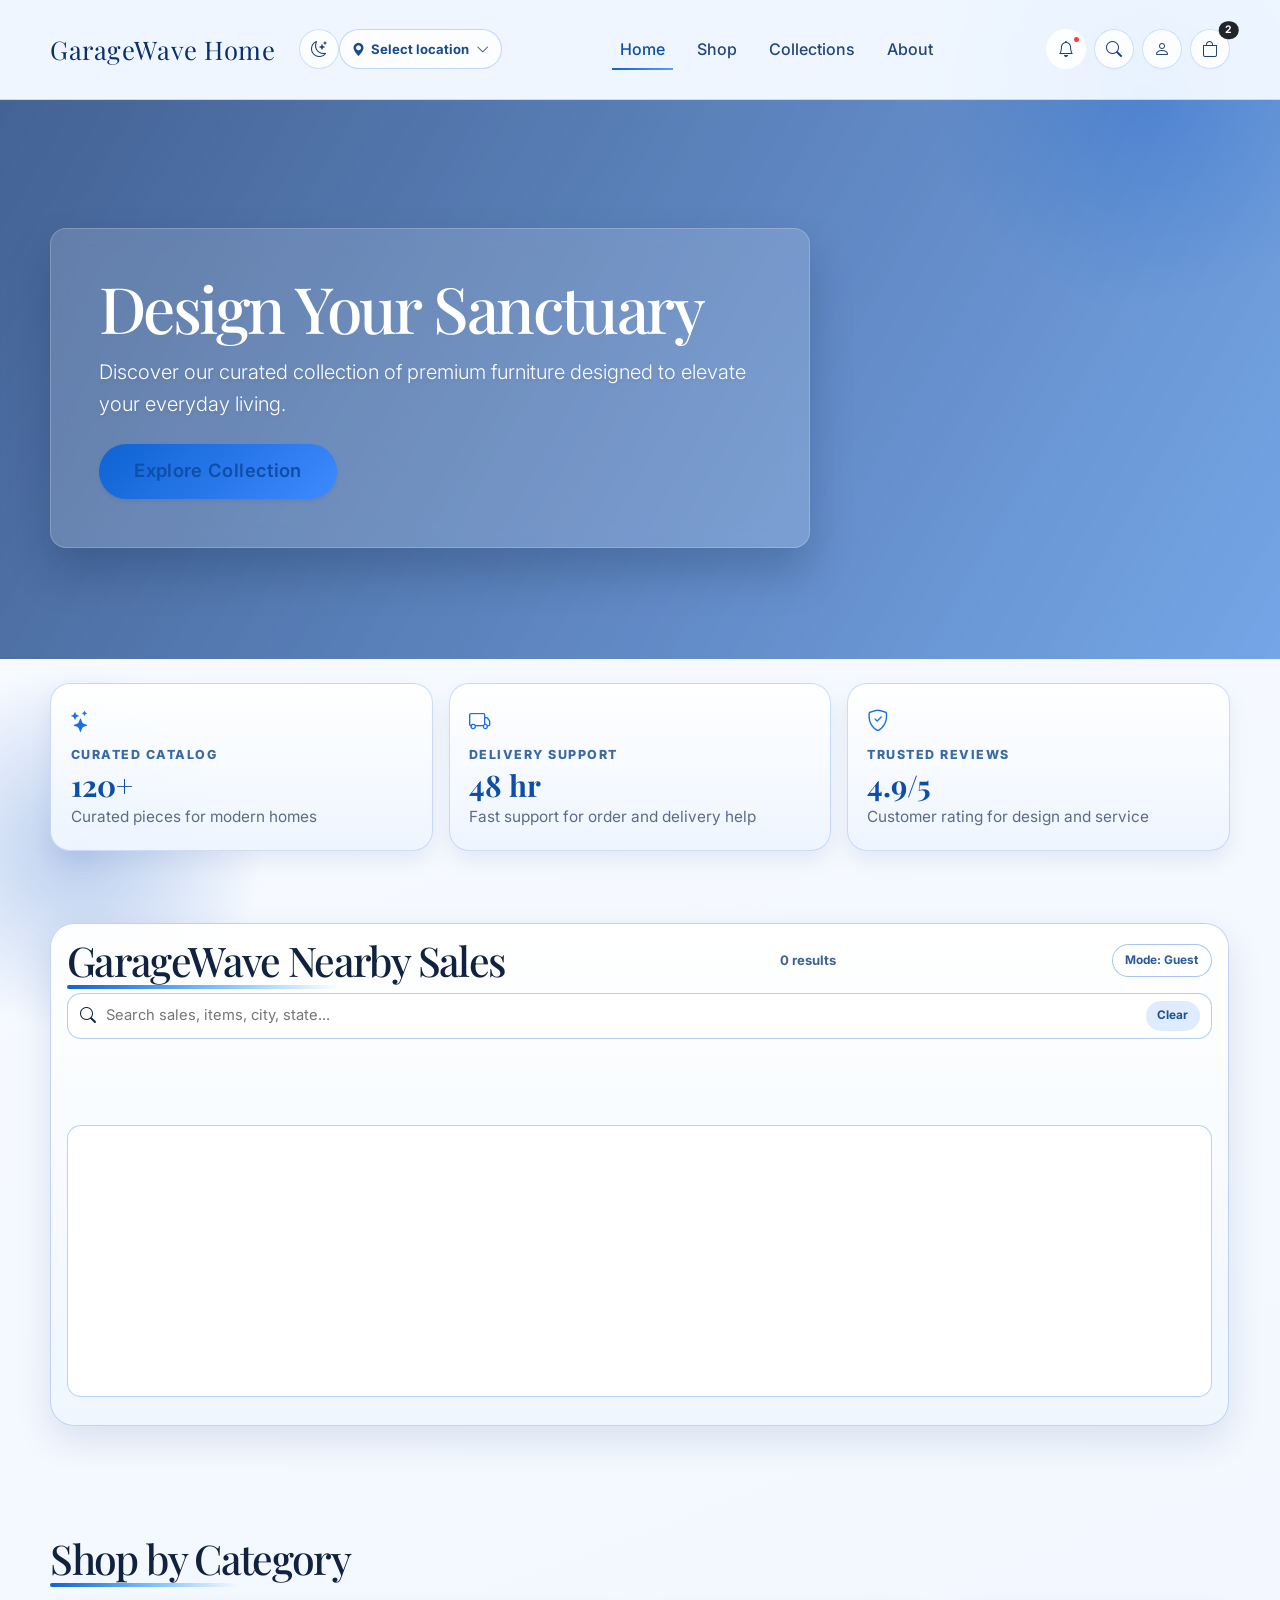
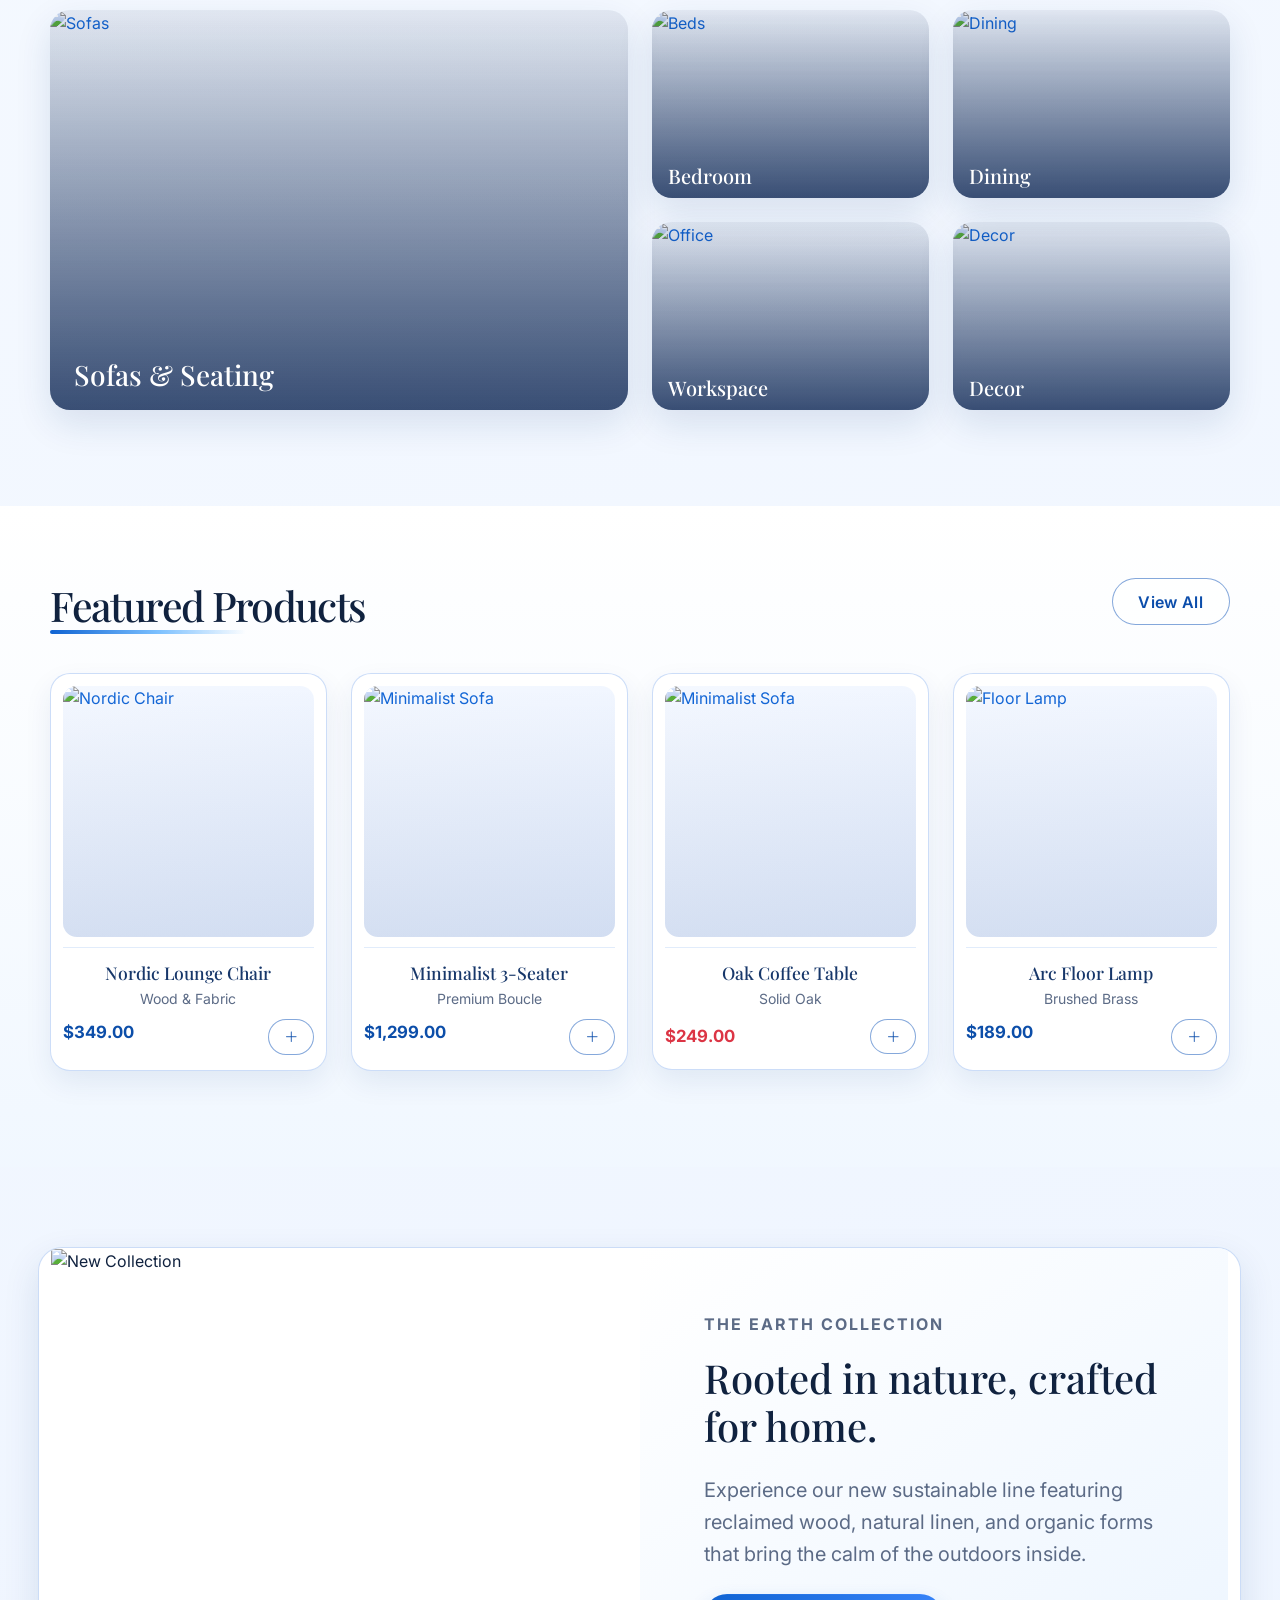
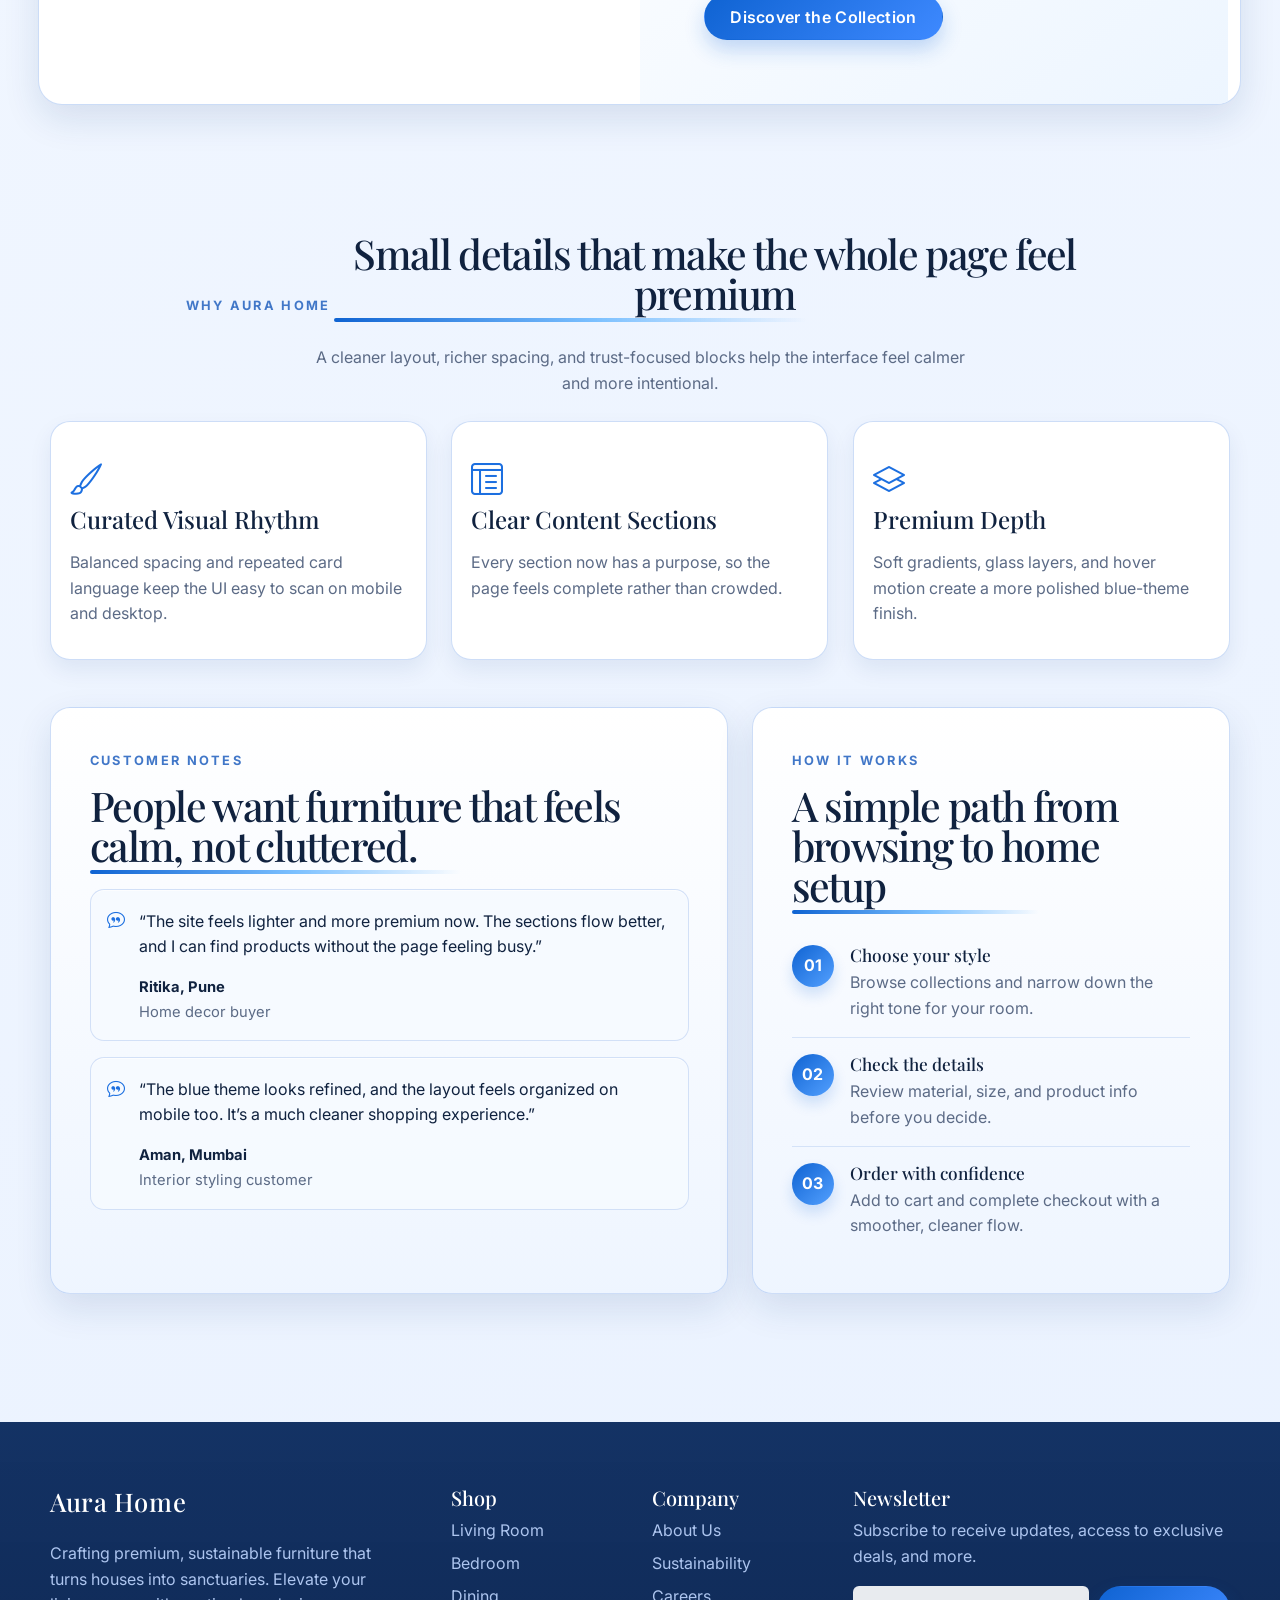
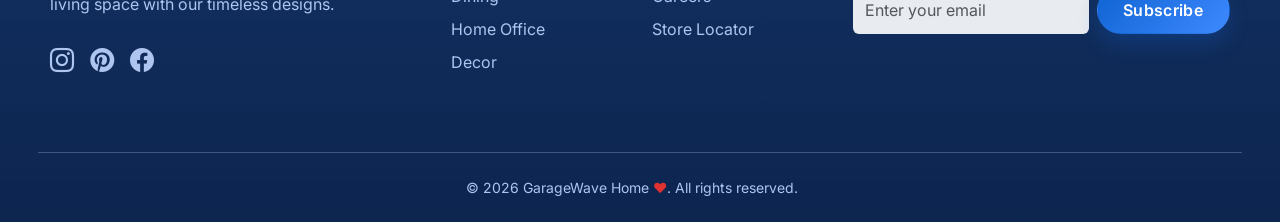
==== commit 482bf6b1: "adesh" ====
--- a/index.html
+++ b/index.html
@@ -21,7 +21,7 @@
 
     <nav class="navbar navbar-expand-lg sticky-top">
         <div class="container">
-            <a class="navbar-brand" href="index.html">Aura Home</a>
+            <a class="navbar-brand" href="index.html">GarageWave Home</a>
             <button class="navbar-toggler border-0" type="button" data-bs-toggle="collapse" data-bs-target="#navbarNav">
                 <i class="bi bi-list fs-2"></i>
             </button>
@@ -220,8 +220,8 @@
                         <span class="card-badge bg-dark text-white">Sale</span>
                         <div class="img-wrapper">
                             <a href="product.html"><img
-                                    src="https://images.unsplash.com/photo-1532372576444-eea15c1202f5?ixlib=rb-4.0.3&auto=format&fit=crop&w=600&q=80"
-                                    class="card-img-top" alt="Coffee Table"></a>
+                                    src="https://images.unsplash.com/photo-1583847268964-b28dc8f51f92?q=80&w=387&auto=format&fit=crop&ixlib=rb-4.1.0&ixid=M3wxMjA3fDB8MHxwaG90by1wYWdlfHx8fGVufDB8fHx8fA%3D%3D"
+                                    class="card-img-top" alt="Minimalist Sofa"></a>
                         </div>
                         <div class="card-body px-0">
                             <h5 class="product-title"><a href="product.html">Oak Coffee Table</a></h5>
--- a/css/style.css
+++ b/css/style.css
@@ -1406,37 +1406,7 @@
     }
 }
 
-@media (max-width:767.98px) {
-    .hero-section {
-        padding-top: 5.5rem;
-        padding-bottom: 4rem
-    }
-
-    .hero-content {
-        padding: 1.6rem!important
-    }
-
-    .section-title::after {
-        width: 100%
-    }
-
-    .split-content,.text-wrapper,.collection-content {
-        padding: 1.6rem
-    }
-
-    .collection-hero {
-        min-height: 520px
-    }
-
-    .about-hero {
-        padding: 5.2rem 0
-    }
-
-    footer {
-        margin-top: 3rem;
-        padding-top: 3rem
-    }
-}
+/* Consolidated into the larger mobile breakpoint block near the end of file. */
 
 @media (prefers-reduced-motion:reduce) {
     *,::before,::after {
@@ -1657,20 +1627,6 @@
 
     to {
         background-position: -200%0
-    }
-}
-
-@media (max-width:767.98px) {
-    .gw-mobile-nav {
-        display: inline-flex
-    }
-
-    body {
-        padding-bottom: 84px
-    }
-
-    .navbar .container {
-        gap: .5rem
     }
 }
 
@@ -2290,6 +2246,10 @@
         padding-bottom: 3.2rem
     }
 
+    .hero-content {
+        padding: 1.6rem!important
+    }
+
     .hero-content,.gw-module,.product-card,.value-card,.filter-sidebar,.profile-sidebar,.cart-summary,.order-card,.address-card,.route-planner-panel,.shop-guide-card,.collection-intro-panel,.collection-grid-panel {
         border-radius: 18px;
         box-shadow: 0 10px 24px rgba(18,56,122,.12)
@@ -2303,6 +2263,72 @@
     .section-title,.profile-section-title,.collection-content h2,.text-wrapper h2,.route-planner-panel h2 {
         line-height: 1.08;
         letter-spacing: -.02em
+    }
+
+    .section-title::after {
+        width: 100%
+    }
+
+    .split-content,.text-wrapper,.collection-content {
+        padding: 1.6rem
+    }
+
+    .about-feature-img {
+        height: 280px!important;
+        border-radius: var(--radius-lg);
+        box-shadow: var(--shadow-soft);
+    }
+
+    .product-buy-row {
+        flex-wrap: wrap;
+    }
+
+    .product-buy-row .qty-selector {
+        flex: 1 1 140px;
+    }
+
+    .product-buy-row .btn-wishlist {
+        width: 52px;
+        flex: 0 0 52px;
+        height: 52px;
+    }
+
+    .product-buy-row .btn.btn-primary {
+        flex: 1 1 100%;
+        width: 100%;
+    }
+
+    .cart-item-actions {
+        flex-wrap: wrap;
+        gap: .75rem;
+        align-items: stretch!important;
+    }
+
+    .cart-item-actions .btn-remove {
+        width: 100%;
+        margin-left: 0!important;
+        text-align: left;
+        padding: .6rem .8rem;
+        border-radius: 12px;
+        background: rgba(255, 240, 243, .9);
+        border: 1px solid rgba(182, 47, 83, .18);
+    }
+
+    .cart-item-actions .btn-remove i {
+        opacity: .9;
+    }
+
+    .collection-hero {
+        min-height: 520px
+    }
+
+    .about-hero {
+        padding: 5.2rem 0
+    }
+
+    footer {
+        margin-top: 3rem;
+        padding-top: 3rem
     }
 
     .route-board-google-map {
